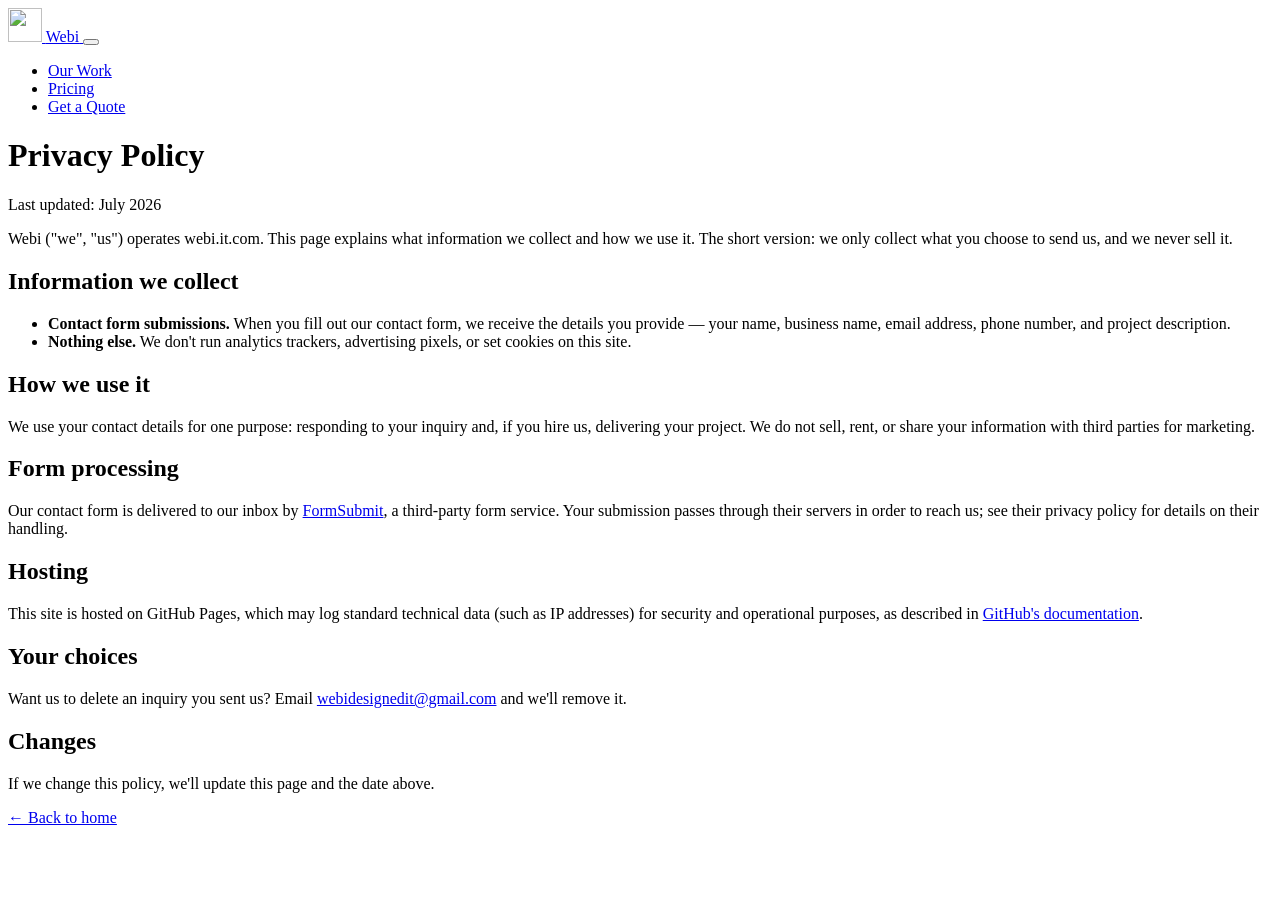
==== privacy.html @ 3736986f "Add Privacy Policy and Terms of Service pages Plain-English legal pages linked from the footer, repl" ====
<!DOCTYPE html>
<html lang="en">
<head>
<meta charset="UTF-8">
<meta name="viewport" content="width=device-width, initial-scale=1.0">
<title>Privacy Policy — Webi</title>
<meta name="description" content="How Webi handles the information you share with us through webi.it.com.">
<link rel="canonical" href="https://webi.it.com/privacy.html">
<meta property="og:type" content="website">
<meta property="og:site_name" content="Webi">
<meta property="og:title" content="Privacy Policy — Webi">
<meta property="og:description" content="How Webi handles the information you share with us through webi.it.com.">
<meta property="og:url" content="https://webi.it.com/privacy.html">
<meta property="og:image" content="https://webi.it.com/assets/og-image.png">
<meta name="robots" content="noindex">
<meta name="theme-color" content="#e5111b">
<link rel="icon" type="image/svg+xml" href="assets/favicon.svg">
<link rel="apple-touch-icon" href="assets/apple-touch-icon.png">
<link rel="preconnect" href="https://fonts.googleapis.com">
<link rel="preconnect" href="https://fonts.gstatic.com" crossorigin>
<link href="https://fonts.googleapis.com/css2?family=Plus+Jakarta+Sans:wght@400;500;600;700;800&display=swap" rel="stylesheet">
<link rel="stylesheet" href="css/style.css?v=2.0.0">
</head>
<body>
<div class="bg-blobs" aria-hidden="true">
  <div class="blob blob-1"></div><div class="blob blob-2"></div>
</div>
<nav aria-label="Main navigation">
  <a href="index.html" class="nav-logo-wrap" aria-label="Webi — home">
    <img src="assets/favicon.svg" alt="" class="nav-logo-icon" width="34" height="34">
    <span class="nav-logo-text">Webi</span>
  </a>
  <button class="nav-toggle" aria-expanded="false" aria-controls="nav-links" aria-label="Toggle menu">
    <span></span><span></span><span></span>
  </button>
  <ul class="nav-links" id="nav-links">
    <li><a href="index.html#work">Our Work</a></li>
    <li><a href="index.html#pricing">Pricing</a></li>
    <li><a href="index.html#contact" class="nav-cta">Get a Quote</a></li>
  </ul>
</nav>
<main class="legal-page">
  <h1>Privacy Policy</h1>
  <p class="legal-updated">Last updated: July 2026</p>

  <p>Webi ("we", "us") operates webi.it.com. This page explains what information we collect and how we use it. The short version: we only collect what you choose to send us, and we never sell it.</p>

  <h2>Information we collect</h2>
  <ul>
    <li><strong>Contact form submissions.</strong> When you fill out our contact form, we receive the details you provide — your name, business name, email address, phone number, and project description.</li>
    <li><strong>Nothing else.</strong> We don't run analytics trackers, advertising pixels, or set cookies on this site.</li>
  </ul>

  <h2>How we use it</h2>
  <p>We use your contact details for one purpose: responding to your inquiry and, if you hire us, delivering your project. We do not sell, rent, or share your information with third parties for marketing.</p>

  <h2>Form processing</h2>
  <p>Our contact form is delivered to our inbox by <a href="https://formsubmit.co" rel="noopener" target="_blank">FormSubmit</a>, a third-party form service. Your submission passes through their servers in order to reach us; see their privacy policy for details on their handling.</p>

  <h2>Hosting</h2>
  <p>This site is hosted on GitHub Pages, which may log standard technical data (such as IP addresses) for security and operational purposes, as described in <a href="https://docs.github.com/en/pages/getting-started-with-github-pages/about-github-pages#data-collection" rel="noopener" target="_blank">GitHub's documentation</a>.</p>

  <h2>Your choices</h2>
  <p>Want us to delete an inquiry you sent us? Email <a href="mailto:webidesignedit@gmail.com">webidesignedit@gmail.com</a> and we'll remove it.</p>

  <h2>Changes</h2>
  <p>If we change this policy, we'll update this page and the date above.</p>

  <a class="legal-back" href="index.html">← Back to home</a>
</main>
<script src="js/main.js?v=2.0.0" defer></script>
</body>
</html>
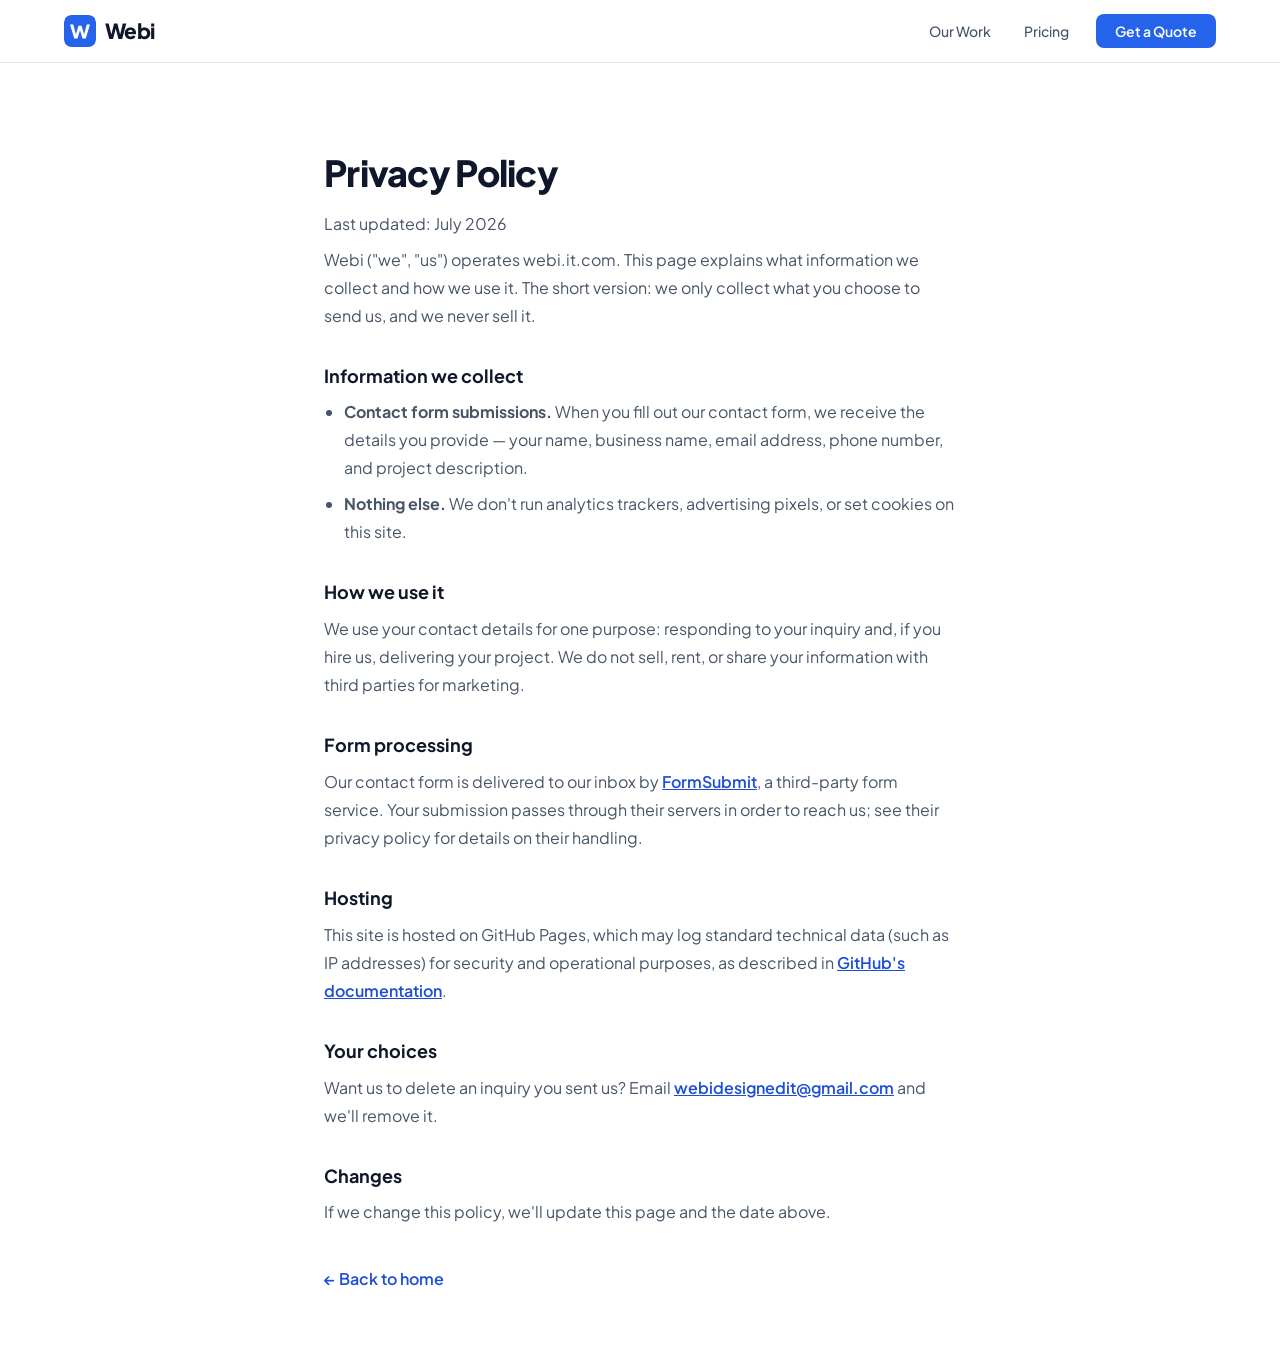
==== commit 4ece7ce5: "Reskin: clean minimal light theme with blue accent Replace the pastel glassmorphism look per owner f" ====
--- a/privacy.html
+++ b/privacy.html
@@ -13,18 +13,15 @@
 <meta property="og:url" content="https://webi.it.com/privacy.html">
 <meta property="og:image" content="https://webi.it.com/assets/og-image.png">
 <meta name="robots" content="noindex">
-<meta name="theme-color" content="#e5111b">
+<meta name="theme-color" content="#2563eb">
 <link rel="icon" type="image/svg+xml" href="assets/favicon.svg">
 <link rel="apple-touch-icon" href="assets/apple-touch-icon.png">
 <link rel="preconnect" href="https://fonts.googleapis.com">
 <link rel="preconnect" href="https://fonts.gstatic.com" crossorigin>
 <link href="https://fonts.googleapis.com/css2?family=Plus+Jakarta+Sans:wght@400;500;600;700;800&display=swap" rel="stylesheet">
-<link rel="stylesheet" href="css/style.css?v=2.0.0">
+<link rel="stylesheet" href="css/style.css?v=3.0.0">
 </head>
 <body>
-<div class="bg-blobs" aria-hidden="true">
-  <div class="blob blob-1"></div><div class="blob blob-2"></div>
-</div>
 <nav aria-label="Main navigation">
   <a href="index.html" class="nav-logo-wrap" aria-label="Webi — home">
     <img src="assets/favicon.svg" alt="" class="nav-logo-icon" width="34" height="34">
@@ -68,6 +65,6 @@
 
   <a class="legal-back" href="index.html">← Back to home</a>
 </main>
-<script src="js/main.js?v=2.0.0" defer></script>
+<script src="js/main.js?v=3.0.0" defer></script>
 </body>
 </html>
--- a/css/style.css
+++ b/css/style.css
@@ -0,0 +1,525 @@
+/* ==========================================================================
+   Webi — Design System & Site Styles
+   Clean, minimal, light. One accent color, generous whitespace.
+   ========================================================================== */
+
+:root {
+  /* Color palette */
+  --primary: #2563eb;
+  --primary-dark: #1d4ed8;
+  --primary-tint: #eff6ff;
+  --success: #059669;
+
+  --bg: #ffffff;
+  --bg-alt: #f8fafc;
+  --surface: #ffffff;
+  --border: #e2e8f0;
+  --ink: #0f172a;
+  --ink-soft: #475569;
+  --ink-muted: #64748b;
+
+  /* Type scale */
+  --text-xs: 0.75rem;
+  --text-sm: 0.875rem;
+  --text-base: 1rem;
+  --text-lg: 1.125rem;
+  --text-xl: clamp(1.25rem, 2vw, 1.5rem);
+  --text-2xl: clamp(1.75rem, 3vw, 2.25rem);
+  --text-3xl: clamp(2rem, 4vw, 2.9rem);
+  --text-hero: clamp(2.6rem, 6.5vw, 4.6rem);
+
+  /* Spacing scale */
+  --space-1: 0.25rem;
+  --space-2: 0.5rem;
+  --space-3: 1rem;
+  --space-4: 1.5rem;
+  --space-5: 2rem;
+  --space-6: 3rem;
+  --space-7: 4.5rem;
+  --space-8: 7rem;
+
+  /* Radii */
+  --radius-sm: 8px;
+  --radius: 12px;
+  --radius-lg: 16px;
+  --radius-pill: 100px;
+
+  /* Shadows — kept quiet on purpose */
+  --shadow-sm: 0 1px 2px rgba(15, 23, 42, 0.05);
+  --shadow-md: 0 4px 16px rgba(15, 23, 42, 0.07);
+  --shadow-lg: 0 12px 32px rgba(15, 23, 42, 0.1);
+
+  --font: 'Plus Jakarta Sans', system-ui, -apple-system, sans-serif;
+}
+
+*, *::before, *::after { box-sizing: border-box; margin: 0; padding: 0; }
+html { scroll-behavior: smooth; overflow-x: clip; }
+body {
+  background: var(--bg);
+  color: var(--ink);
+  font-family: var(--font);
+  font-weight: 400;
+  line-height: 1.6;
+  overflow-x: hidden;
+  min-height: 100vh;
+}
+img { max-width: 100%; display: block; }
+
+/* Skip link for keyboard users */
+.skip-link {
+  position: absolute; left: -9999px; top: 0; z-index: 999;
+  background: var(--ink); color: #fff; padding: 0.75rem 1.25rem;
+  border-radius: 0 0 var(--radius-sm) 0; text-decoration: none; font-weight: 600;
+}
+.skip-link:focus { left: 0; }
+
+.visually-hidden {
+  position: absolute; width: 1px; height: 1px; margin: -1px;
+  clip-path: inset(50%); overflow: hidden; white-space: nowrap;
+}
+
+:focus-visible { outline: 3px solid var(--primary); outline-offset: 2px; border-radius: 4px; }
+
+/* --------------------------------------------------------------------------
+   Navigation
+   -------------------------------------------------------------------------- */
+nav {
+  position: fixed; top: 0; left: 0; right: 0; z-index: 200;
+  display: flex; align-items: center; justify-content: space-between;
+  padding: 0.9rem 5%;
+  background: rgba(255, 255, 255, 0.92);
+  backdrop-filter: blur(12px);
+  -webkit-backdrop-filter: blur(12px);
+  border-bottom: 1px solid var(--border);
+}
+.nav-logo-wrap { display: flex; align-items: center; gap: 0.55rem; text-decoration: none; }
+.nav-logo-icon { width: 32px; height: 32px; flex-shrink: 0; border-radius: 7px; }
+.nav-logo-text { font-size: 1.3rem; font-weight: 800; letter-spacing: -0.03em; color: var(--ink); }
+.nav-links { display: flex; align-items: center; gap: 0.25rem; list-style: none; }
+.nav-links a {
+  color: var(--ink-soft); text-decoration: none; font-size: var(--text-sm); font-weight: 500;
+  padding: 0.45rem 0.9rem; border-radius: var(--radius-sm); transition: background 0.2s, color 0.2s;
+}
+.nav-links a:hover { background: var(--bg-alt); color: var(--ink); }
+.nav-cta {
+  background: var(--primary) !important; color: #fff !important;
+  padding: 0.5rem 1.2rem !important; border-radius: var(--radius-sm) !important;
+  font-weight: 600 !important; margin-left: 0.5rem;
+  transition: background 0.2s !important;
+}
+.nav-cta:hover { background: var(--primary-dark) !important; }
+
+.nav-toggle {
+  display: none; background: none; border: none; width: 40px; height: 40px;
+  border-radius: var(--radius-sm); cursor: pointer; flex-direction: column;
+  align-items: center; justify-content: center; gap: 5px;
+}
+.nav-toggle span { display: block; width: 20px; height: 2px; background: var(--ink); border-radius: 2px; transition: transform 0.25s, opacity 0.25s; }
+.nav-toggle[aria-expanded="true"] span:nth-child(1) { transform: translateY(7px) rotate(45deg); }
+.nav-toggle[aria-expanded="true"] span:nth-child(2) { opacity: 0; }
+.nav-toggle[aria-expanded="true"] span:nth-child(3) { transform: translateY(-7px) rotate(-45deg); }
+
+/* --------------------------------------------------------------------------
+   Layout & shared components
+   -------------------------------------------------------------------------- */
+.container { position: relative; z-index: 1; }
+section { padding: var(--space-8) 5%; position: relative; z-index: 1; max-width: 1200px; margin: 0 auto; }
+
+.section-head { text-align: center; margin-bottom: var(--space-6); }
+.section-tag {
+  display: inline-block; font-size: var(--text-xs); font-weight: 700;
+  letter-spacing: 0.12em; text-transform: uppercase; margin-bottom: var(--space-3);
+  color: var(--primary);
+}
+.section-title { font-size: var(--text-3xl); font-weight: 800; letter-spacing: -0.03em; line-height: 1.12; margin-bottom: var(--space-3); color: var(--ink); }
+.section-sub { color: var(--ink-soft); font-size: var(--text-base); max-width: 480px; line-height: 1.7; margin: 0 auto; }
+
+.glass-card {
+  background: var(--surface);
+  border: 1px solid var(--border);
+  box-shadow: var(--shadow-sm);
+  border-radius: var(--radius);
+}
+
+.btn-gradient, .btn-glass {
+  display: inline-block; padding: 0.85rem 2rem; border-radius: var(--radius-sm);
+  text-decoration: none; font-weight: 600; font-size: 0.95rem;
+  transition: background 0.2s, border-color 0.2s, transform 0.2s, box-shadow 0.2s;
+}
+.btn-gradient { background: var(--primary); color: #fff; }
+.btn-gradient:hover { background: var(--primary-dark); transform: translateY(-2px); box-shadow: var(--shadow-md); }
+.btn-glass { background: var(--surface); border: 1px solid var(--border); color: var(--ink); }
+.btn-glass:hover { border-color: #cbd5e1; background: var(--bg-alt); transform: translateY(-2px); }
+
+/* Scroll-in reveal */
+.reveal { opacity: 0; transform: translateY(24px); transition: opacity 0.6s ease, transform 0.6s ease; }
+.reveal.in-view { opacity: 1; transform: none; }
+.reveal-delay-1 { transition-delay: 0.1s; }
+.reveal-delay-2 { transition-delay: 0.2s; }
+.reveal-delay-3 { transition-delay: 0.3s; }
+
+/* --------------------------------------------------------------------------
+   Hero
+   -------------------------------------------------------------------------- */
+.hero {
+  display: flex; align-items: center; flex-direction: column;
+  justify-content: center; padding: 9.5rem 5% 5rem; text-align: center; max-width: 1200px;
+}
+.hero-eyebrow {
+  display: inline-flex; align-items: center; gap: 0.5rem; padding: 0.4rem 1rem;
+  border-radius: var(--radius-pill); margin-bottom: var(--space-5);
+  background: var(--primary-tint); border: 1px solid #dbeafe;
+  font-size: 0.78rem; font-weight: 600; color: var(--primary-dark);
+  letter-spacing: 0.05em; text-transform: uppercase;
+  animation: fadeUp 0.6s ease both;
+}
+.eyebrow-dot { width: 6px; height: 6px; border-radius: 50%; background: var(--primary); }
+.hero h1 { font-size: var(--text-hero); font-weight: 800; letter-spacing: -0.04em; line-height: 1.05; margin-bottom: var(--space-4); color: var(--ink); animation: fadeUp 0.6s 0.1s ease both; }
+.gradient-text { color: var(--primary); }
+.hero-sub {
+  font-size: var(--text-lg); color: var(--ink-soft); max-width: 560px;
+  margin: 0 auto var(--space-5); line-height: 1.7; animation: fadeUp 0.6s 0.2s ease both;
+}
+.hero-actions { display: flex; gap: var(--space-3); justify-content: center; flex-wrap: wrap; animation: fadeUp 0.6s 0.3s ease both; margin-bottom: var(--space-6); }
+
+/* Hero visual — layered browser mockups */
+.hero-visual { position: relative; width: min(860px, 100%); margin: 0 auto var(--space-6); animation: fadeUp 0.7s 0.4s ease both; }
+.browser-frame {
+  border-radius: var(--radius); overflow: hidden;
+  background: #fff; border: 1px solid var(--border);
+  box-shadow: var(--shadow-lg);
+}
+.browser-bar {
+  display: flex; align-items: center; gap: 0.5rem;
+  padding: 0.6rem 0.9rem; background: var(--bg-alt); border-bottom: 1px solid var(--border);
+}
+.browser-dots { display: flex; gap: 5px; }
+.browser-dots span { width: 9px; height: 9px; border-radius: 50%; background: #cbd5e1; }
+.browser-url {
+  flex: 1; max-width: 320px; margin: 0 auto; background: #fff; border-radius: 6px;
+  font-size: 0.7rem; color: var(--ink-muted); padding: 0.2rem 0.75rem; text-align: center;
+  border: 1px solid var(--border);
+}
+.browser-frame img { width: 100%; height: auto; aspect-ratio: 16 / 10; object-fit: cover; object-position: top; }
+.hero-frame-back { position: absolute; right: -4%; bottom: -10%; width: 46%; z-index: 2; }
+.hero-chip {
+  position: absolute; left: -1.5%; top: -16px; z-index: 3;
+  padding: 0.55rem 1.1rem; border-radius: var(--radius-pill);
+  background: var(--ink); color: #fff;
+  box-shadow: var(--shadow-md);
+  font-size: 0.8rem; font-weight: 600;
+}
+.hero-chip .chip-accent { color: #93c5fd; }
+
+.hero-stats { display: flex; gap: var(--space-3); justify-content: center; flex-wrap: wrap; animation: fadeUp 0.6s 0.5s ease both; }
+.stat-glass { padding: 1.25rem 2.25rem; border-radius: var(--radius); text-align: center; transition: transform 0.25s, box-shadow 0.25s; }
+.stat-glass:hover { transform: translateY(-3px); box-shadow: var(--shadow-md); }
+.stat-num { font-size: 2rem; font-weight: 800; letter-spacing: -0.03em; color: var(--ink); }
+.stat-label { font-size: var(--text-xs); font-weight: 600; color: var(--ink-muted); text-transform: uppercase; letter-spacing: 0.08em; margin-top: 0.2rem; }
+@keyframes fadeUp { from { opacity: 0; transform: translateY(24px); } to { opacity: 1; transform: translateY(0); } }
+
+/* --------------------------------------------------------------------------
+   Our Work
+   -------------------------------------------------------------------------- */
+#work { background: var(--bg-alt); max-width: none; }
+#work > * { max-width: 1100px; margin-left: auto; margin-right: auto; }
+#work .section-head { margin-bottom: var(--space-6); }
+.work-grid { display: grid; grid-template-columns: repeat(3, 1fr); gap: var(--space-4); }
+.work-card { overflow: hidden; display: flex; flex-direction: column; transition: transform 0.3s, box-shadow 0.3s; }
+.work-card:hover { transform: translateY(-4px); box-shadow: var(--shadow-md); }
+.work-thumb { position: relative; aspect-ratio: 16 / 10; overflow: hidden; background: var(--bg-alt); border-bottom: 1px solid var(--border); }
+.work-thumb img { width: 100%; height: 100%; object-fit: cover; object-position: top; transition: transform 0.5s ease; }
+.work-card:hover .work-thumb img { transform: scale(1.03); }
+.work-thumb-placeholder {
+  position: absolute; inset: 0; display: flex; flex-direction: column;
+  align-items: center; justify-content: center; gap: 0.5rem; text-align: center; padding: 1rem;
+  background: repeating-linear-gradient(45deg, transparent, transparent 12px, rgba(37, 99, 235, 0.03) 12px, rgba(37, 99, 235, 0.03) 24px), var(--bg-alt);
+  border: 2px dashed #cbd5e1;
+  color: var(--ink-muted); font-size: 0.8rem; font-weight: 600;
+}
+.work-thumb-placeholder .ph-icon { font-size: 1.75rem; }
+.work-body { padding: var(--space-4); display: flex; flex-direction: column; gap: 0.4rem; flex: 1; }
+.work-name { font-size: var(--text-lg); font-weight: 700; color: var(--ink); }
+.work-type { font-size: var(--text-xs); font-weight: 700; letter-spacing: 0.08em; text-transform: uppercase; color: var(--primary); }
+.work-desc { font-size: var(--text-sm); color: var(--ink-soft); line-height: 1.6; flex: 1; }
+.work-link {
+  display: inline-flex; align-items: center; gap: 0.35rem; margin-top: var(--space-2);
+  color: var(--primary); font-weight: 700; font-size: var(--text-sm); text-decoration: none;
+  transition: gap 0.2s;
+}
+.work-link:hover { gap: 0.6rem; }
+.work-link.disabled { color: var(--ink-muted); pointer-events: none; }
+
+/* --------------------------------------------------------------------------
+   About
+   -------------------------------------------------------------------------- */
+.about-grid { display: grid; grid-template-columns: 1fr 1fr; gap: var(--space-7); align-items: center; }
+.about-text .section-head-left { text-align: left; margin-bottom: var(--space-4); }
+.about-text p { color: var(--ink-soft); margin-bottom: 1.25rem; font-size: var(--text-base); line-height: 1.75; }
+.about-text p strong { color: var(--ink); font-weight: 600; }
+.about-cards { display: flex; flex-direction: column; gap: var(--space-3); }
+.about-card { padding: 1.75rem; display: flex; gap: 1.25rem; align-items: flex-start; transition: transform 0.3s, box-shadow 0.3s; }
+.about-card:hover { transform: translateY(-3px); box-shadow: var(--shadow-md); }
+.about-card-icon {
+  width: 44px; height: 44px; border-radius: var(--radius-sm); flex-shrink: 0;
+  display: flex; align-items: center; justify-content: center; font-size: 1.25rem;
+  background: var(--primary-tint);
+}
+.icon-red, .icon-teal, .icon-pink { background: var(--primary-tint); }
+.about-card h3 { font-size: var(--text-base); font-weight: 700; margin-bottom: 0.3rem; color: var(--ink); }
+.about-card p { color: var(--ink-soft); font-size: var(--text-sm); line-height: 1.6; }
+
+/* --------------------------------------------------------------------------
+   Process
+   -------------------------------------------------------------------------- */
+.process-steps { display: grid; grid-template-columns: repeat(4, 1fr); gap: var(--space-4); }
+.process-step { padding: 2rem 1.5rem; text-align: center; transition: transform 0.3s, box-shadow 0.3s; }
+.process-step:hover { transform: translateY(-4px); box-shadow: var(--shadow-md); }
+.process-num {
+  width: 48px; height: 48px; border-radius: 50%; background: var(--primary);
+  display: flex; align-items: center; justify-content: center; margin: 0 auto 1.25rem;
+  font-size: 1rem; font-weight: 800; color: #fff;
+}
+.process-step h3 { font-size: var(--text-base); font-weight: 700; margin-bottom: 0.5rem; }
+.process-step p { color: var(--ink-soft); font-size: var(--text-sm); line-height: 1.6; }
+
+/* --------------------------------------------------------------------------
+   Why Webi comparison table
+   -------------------------------------------------------------------------- */
+#why { background: var(--bg-alt); max-width: none; }
+#why > * { max-width: 1100px; margin-left: auto; margin-right: auto; }
+.why-table-wrap { overflow-x: auto; border-radius: var(--radius); }
+.why-table { width: 100%; border-collapse: collapse; min-width: 640px; }
+.why-table th { padding: 1.25rem 1.5rem; text-align: center; font-size: var(--text-sm); font-weight: 700; letter-spacing: 0.05em; text-transform: uppercase; background: var(--bg-alt); }
+.why-table th:first-child { text-align: left; }
+.why-table th.highlight { background: var(--primary-tint); color: var(--primary-dark); }
+.why-table td { padding: 1rem 1.5rem; font-size: var(--text-sm); text-align: center; color: var(--ink-soft); border-top: 1px solid var(--border); background: var(--surface); }
+.why-table td:first-child { text-align: left; font-weight: 500; color: var(--ink); }
+.why-table td.highlight { background: #f5f9ff; }
+.check-yes { color: var(--success); font-size: 1.1rem; font-weight: 700; }
+.check-no { color: #94a3b8; font-size: 1.1rem; }
+.check-maybe { color: #b45309; font-size: 1rem; }
+
+/* --------------------------------------------------------------------------
+   Pricing
+   -------------------------------------------------------------------------- */
+.pricing-grid { display: grid; grid-template-columns: repeat(3, 1fr); gap: var(--space-4); align-items: stretch; }
+.pricing-card { padding: 2.5rem; border-radius: var(--radius-lg); position: relative; display: flex; flex-direction: column; transition: transform 0.3s, box-shadow 0.3s; }
+.pricing-card:hover { transform: translateY(-4px); box-shadow: var(--shadow-md); }
+.pricing-card.featured {
+  border: 2px solid var(--primary);
+  box-shadow: var(--shadow-lg);
+  transform: scale(1.03);
+  z-index: 2;
+}
+.pricing-card.featured:hover { transform: scale(1.03) translateY(-4px); }
+.pricing-badge {
+  position: absolute; top: -14px; left: 50%; transform: translateX(-50%);
+  background: var(--primary); color: #fff; font-size: 0.68rem; font-weight: 700;
+  letter-spacing: 0.1em; text-transform: uppercase; padding: 0.35rem 1.1rem;
+  border-radius: var(--radius-pill); white-space: nowrap;
+}
+.pricing-name { font-size: 1.2rem; font-weight: 800; margin-bottom: 0.4rem; }
+.pricing-desc { color: var(--ink-soft); font-size: var(--text-sm); margin-bottom: var(--space-4); line-height: 1.5; }
+.pricing-price { font-size: 3.25rem; font-weight: 800; letter-spacing: -0.04em; line-height: 1; margin-bottom: 0.25rem; }
+.pricing-price sup { font-size: 1.4rem; vertical-align: top; margin-top: 0.6rem; display: inline-block; font-weight: 600; }
+.pricing-billing { color: var(--ink-muted); font-size: 0.8rem; margin-bottom: var(--space-5); }
+.pricing-features { list-style: none; margin-bottom: var(--space-5); flex: 1; }
+.pricing-features li { display: flex; align-items: center; gap: 0.75rem; color: var(--ink-soft); font-size: var(--text-sm); padding: 0.55rem 0; border-bottom: 1px solid var(--bg-alt); }
+.pricing-features li:last-child { border-bottom: none; }
+.pricing-features li .check {
+  width: 18px; height: 18px; border-radius: 50%; flex-shrink: 0; background: var(--primary-tint);
+  display: flex; align-items: center; justify-content: center; font-size: 0.6rem; color: var(--primary-dark); font-weight: 700;
+}
+.pricing-features li.dim { opacity: 0.45; }
+.pricing-features li.dim .check { background: var(--bg-alt); color: var(--ink-muted); }
+.pricing-btn {
+  display: block; text-align: center; padding: 0.9rem; border-radius: var(--radius-sm);
+  font-size: var(--text-sm); font-weight: 700; text-decoration: none;
+  transition: background 0.2s, transform 0.2s, box-shadow 0.2s; margin-top: auto;
+}
+.pricing-btn-outline { border: 1.5px solid var(--border); color: var(--ink); background: var(--surface); }
+.pricing-btn-outline:hover { transform: translateY(-2px); border-color: #cbd5e1; background: var(--bg-alt); }
+.pricing-btn-filled { background: var(--primary); color: #fff; border: none; }
+.pricing-btn-filled:hover { transform: translateY(-2px); background: var(--primary-dark); box-shadow: var(--shadow-md); }
+
+/* --------------------------------------------------------------------------
+   Testimonials
+   -------------------------------------------------------------------------- */
+#testimonials { background: var(--bg-alt); max-width: none; }
+#testimonials > * { max-width: 1100px; margin-left: auto; margin-right: auto; }
+.testimonials-grid { display: grid; grid-template-columns: repeat(3, 1fr); gap: var(--space-4); }
+.testimonial-card { padding: 2rem; position: relative; overflow: hidden; transition: transform 0.3s, box-shadow 0.3s; }
+.testimonial-card:hover { transform: translateY(-4px); box-shadow: var(--shadow-md); }
+.stars { font-size: 0.9rem; letter-spacing: 0.1em; margin-bottom: 0.75rem; }
+.star { color: #f59e0b; }
+.testimonial-text { color: var(--ink-soft); font-size: var(--text-sm); line-height: 1.7; margin-bottom: var(--space-4); }
+.testimonial-author { display: flex; align-items: center; gap: 0.75rem; }
+.t-avatar {
+  width: 44px; height: 44px; border-radius: 50%; flex-shrink: 0; display: flex;
+  align-items: center; justify-content: center; font-size: 1rem; font-weight: 800; color: #fff;
+}
+.av-1 { background: #2563eb; }
+.av-2 { background: #0f766e; }
+.av-3 { background: #7c3aed; }
+.t-name { font-weight: 700; font-size: var(--text-sm); }
+.t-role { color: var(--ink-muted); font-size: 0.78rem; }
+
+/* --------------------------------------------------------------------------
+   FAQ
+   -------------------------------------------------------------------------- */
+.faq-grid { display: grid; grid-template-columns: 1fr 1fr; gap: var(--space-3); max-width: 900px; margin: 0 auto; }
+.faq-item { border-radius: var(--radius); overflow: hidden; transition: box-shadow 0.2s; align-self: start; }
+.faq-item:hover { box-shadow: var(--shadow-md); }
+.faq-q {
+  width: 100%; text-align: left; padding: 1.25rem 1.5rem; background: transparent; border: none;
+  cursor: pointer; font-family: var(--font); font-size: 0.95rem; font-weight: 600; color: var(--ink);
+  display: flex; align-items: center; justify-content: space-between; gap: 1rem;
+}
+.faq-q:hover { color: var(--primary); }
+.faq-icon { font-size: 1.2rem; color: var(--primary); transition: transform 0.3s; flex-shrink: 0; }
+.faq-item.open .faq-icon { transform: rotate(45deg); }
+.faq-a { max-height: 0; overflow: hidden; transition: max-height 0.4s ease, padding 0.3s; padding: 0 1.5rem; color: var(--ink-soft); font-size: var(--text-sm); line-height: 1.7; }
+.faq-item.open .faq-a { max-height: 240px; padding: 0 1.5rem 1.25rem; }
+
+/* --------------------------------------------------------------------------
+   Contact
+   -------------------------------------------------------------------------- */
+.contact-grid { display: grid; grid-template-columns: 1fr 1.3fr; gap: var(--space-7); align-items: start; }
+.contact-info .section-head-left { text-align: left; margin-bottom: var(--space-4); }
+.contact-info > p { color: var(--ink-soft); margin-bottom: var(--space-5); line-height: 1.75; }
+.contact-detail {
+  display: flex; align-items: center; gap: 0.85rem; margin-bottom: 0.85rem;
+  color: var(--ink-soft); font-size: var(--text-sm); transition: background 0.2s, color 0.2s;
+  padding: 0.6rem 0.85rem; border-radius: var(--radius-sm); text-decoration: none;
+}
+.contact-detail:hover { background: var(--bg-alt); color: var(--ink); }
+.contact-detail-icon {
+  width: 34px; height: 34px; border-radius: var(--radius-sm); flex-shrink: 0; display: flex;
+  align-items: center; justify-content: center; font-size: 0.9rem;
+  background: var(--primary-tint);
+}
+.form-glass-wrap { padding: 2.5rem; border-radius: var(--radius-lg); }
+.form { display: flex; flex-direction: column; gap: var(--space-3); }
+.form-row { display: grid; grid-template-columns: 1fr 1fr; gap: var(--space-3); }
+.form-group { display: flex; flex-direction: column; gap: 0.4rem; }
+.form-group label { font-size: var(--text-xs); font-weight: 600; color: var(--ink-soft); letter-spacing: 0.05em; text-transform: uppercase; }
+.form-group input, .form-group select, .form-group textarea {
+  background: var(--surface); border: 1.5px solid var(--border);
+  border-radius: var(--radius-sm); padding: 0.8rem 1rem; color: var(--ink);
+  font-family: var(--font); font-size: var(--text-sm); outline: none;
+  transition: border-color 0.2s, box-shadow 0.2s; -webkit-appearance: none; width: 100%;
+}
+.form-group input:focus, .form-group select:focus, .form-group textarea:focus {
+  border-color: var(--primary); box-shadow: 0 0 0 3px rgba(37, 99, 235, 0.12);
+}
+.form-group input::placeholder, .form-group textarea::placeholder { color: #94a3b8; }
+.form-group input.invalid, .form-group select.invalid, .form-group textarea.invalid { border-color: #dc2626; }
+.form-error { font-size: var(--text-xs); color: #dc2626; font-weight: 600; display: none; }
+.form-group.has-error .form-error { display: block; }
+.form-group textarea { resize: vertical; min-height: 110px; }
+/* Honeypot — hidden from humans, present for bots */
+.hp-field { position: absolute; left: -9999px; opacity: 0; height: 0; overflow: hidden; }
+.form-submit {
+  background: var(--primary); color: #fff; border: none; padding: 1rem 2rem;
+  border-radius: var(--radius-sm); font-family: var(--font); font-size: var(--text-sm);
+  font-weight: 700; cursor: pointer;
+  transition: background 0.2s, transform 0.2s, box-shadow 0.2s, opacity 0.2s;
+}
+.form-submit:hover { background: var(--primary-dark); transform: translateY(-2px); box-shadow: var(--shadow-md); }
+.form-submit:disabled { opacity: 0.6; cursor: wait; transform: none; }
+.form-status { display: none; padding: 1rem 1.25rem; border-radius: var(--radius-sm); font-size: var(--text-sm); font-weight: 600; }
+.form-status.success { display: block; background: #ecfdf5; color: #065f46; border: 1px solid #a7f3d0; }
+.form-status.error { display: block; background: #fef2f2; color: #991b1b; border: 1px solid #fecaca; }
+
+/* --------------------------------------------------------------------------
+   Footer
+   -------------------------------------------------------------------------- */
+footer {
+  position: relative; z-index: 1; background: var(--bg-alt);
+  border-top: 1px solid var(--border);
+  padding: var(--space-7) 5% var(--space-5);
+}
+.footer-inner { max-width: 1200px; margin: 0 auto; }
+.footer-grid { display: grid; grid-template-columns: 1.5fr 1fr 1fr 1fr; gap: var(--space-6); margin-bottom: var(--space-6); }
+.footer-brand p { color: var(--ink-soft); font-size: var(--text-sm); line-height: 1.7; margin-top: 0.75rem; max-width: 240px; }
+.footer-logo-wrap { display: flex; align-items: center; gap: 0.5rem; text-decoration: none; margin-bottom: 0.5rem; }
+.footer-logo-icon { width: 26px; height: 26px; flex-shrink: 0; border-radius: 6px; }
+.footer-logo-text { font-size: 1.1rem; font-weight: 800; color: var(--ink); }
+.footer-col h4 { font-size: 0.8rem; font-weight: 700; letter-spacing: 0.1em; text-transform: uppercase; color: var(--ink); margin-bottom: var(--space-3); }
+.footer-col a { display: block; color: var(--ink-soft); text-decoration: none; font-size: var(--text-sm); margin-bottom: 0.6rem; transition: color 0.2s; }
+.footer-col a:hover { color: var(--primary); }
+.footer-bottom { display: flex; align-items: center; justify-content: space-between; flex-wrap: wrap; gap: var(--space-3); padding-top: var(--space-5); border-top: 1px solid var(--border); }
+.footer-bottom p { color: var(--ink-muted); font-size: 0.8rem; }
+.footer-bottom-links { display: flex; gap: var(--space-4); }
+.footer-bottom-links a { color: var(--ink-muted); text-decoration: none; font-size: 0.8rem; transition: color 0.2s; }
+.footer-bottom-links a:hover { color: var(--primary); }
+
+/* --------------------------------------------------------------------------
+   Legal pages (privacy.html / terms.html)
+   -------------------------------------------------------------------------- */
+.legal-page { max-width: 760px; margin: 0 auto; padding: 9rem 5% 5rem; position: relative; z-index: 1; }
+.legal-page h1 { font-size: var(--text-2xl); font-weight: 800; letter-spacing: -0.02em; margin-bottom: var(--space-2); }
+.legal-updated { color: var(--ink-muted); font-size: var(--text-sm); margin-bottom: var(--space-5); }
+.legal-page h2 { font-size: var(--text-lg); font-weight: 700; margin: var(--space-5) 0 var(--space-2); }
+.legal-page p, .legal-page li { color: var(--ink-soft); font-size: var(--text-base); line-height: 1.75; margin-bottom: var(--space-2); }
+.legal-page ul { padding-left: 1.25rem; }
+.legal-page a { color: var(--primary-dark); font-weight: 600; }
+.legal-back { display: inline-block; margin-top: var(--space-5); text-decoration: none; font-weight: 700; color: var(--primary); }
+
+/* --------------------------------------------------------------------------
+   Responsive
+   -------------------------------------------------------------------------- */
+@media (max-width: 900px) {
+  .work-grid, .testimonials-grid { grid-template-columns: 1fr 1fr; }
+  .pricing-grid { grid-template-columns: 1fr; max-width: 480px; margin: 0 auto; }
+  .pricing-card.featured { transform: none; order: -1; }
+  .pricing-card.featured:hover { transform: translateY(-4px); }
+}
+
+@media (max-width: 768px) {
+  nav { padding: 0.7rem 5%; }
+  .nav-toggle { display: flex; }
+  .nav-links {
+    position: absolute; top: calc(100% + 1px); left: 0; right: 0;
+    flex-direction: column; align-items: stretch; gap: 0.25rem;
+    background: #fff; border-bottom: 1px solid var(--border);
+    box-shadow: var(--shadow-lg); padding: 0.75rem 5% 1rem;
+    opacity: 0; visibility: hidden; transform: translateY(-8px);
+    transition: opacity 0.25s, transform 0.25s, visibility 0.25s;
+  }
+  .nav-links.open { opacity: 1; visibility: visible; transform: none; }
+  .nav-links a { display: block; text-align: center; padding: 0.75rem; }
+  .nav-cta { margin: 0.25rem 0 0; }
+
+  section { padding: var(--space-7) 5%; }
+  .hero { padding: 7rem 5% 4rem; }
+  .hero-sub { font-size: var(--text-base); }
+  .hero-frame-back { display: none; }
+  .hero-chip { position: static; display: inline-block; margin-bottom: 0.75rem; font-size: 0.72rem; }
+  .stat-glass { padding: 1rem 1.35rem; flex: 1; min-width: 100px; }
+  .stat-num { font-size: 1.5rem; }
+
+  .work-grid, .testimonials-grid, .faq-grid { grid-template-columns: 1fr; }
+  .about-grid, .contact-grid { grid-template-columns: 1fr; gap: var(--space-6); }
+  .process-steps { grid-template-columns: 1fr 1fr; gap: var(--space-3); }
+  .form-row { grid-template-columns: 1fr; }
+  .form-glass-wrap { padding: 1.5rem; }
+  .footer-grid { grid-template-columns: 1fr 1fr; gap: var(--space-5); }
+  .footer-bottom { justify-content: center; text-align: center; }
+}
+
+@media (max-width: 480px) {
+  .process-steps { grid-template-columns: 1fr; }
+  .hero-actions { flex-direction: column; align-items: stretch; }
+  .hero-actions a { text-align: center; }
+}
+
+/* --------------------------------------------------------------------------
+   Reduced motion
+   -------------------------------------------------------------------------- */
+@media (prefers-reduced-motion: reduce) {
+  html { scroll-behavior: auto; }
+  *, *::before, *::after { animation-duration: 0.01ms !important; animation-iteration-count: 1 !important; transition-duration: 0.01ms !important; }
+  .reveal { opacity: 1; transform: none; }
+}
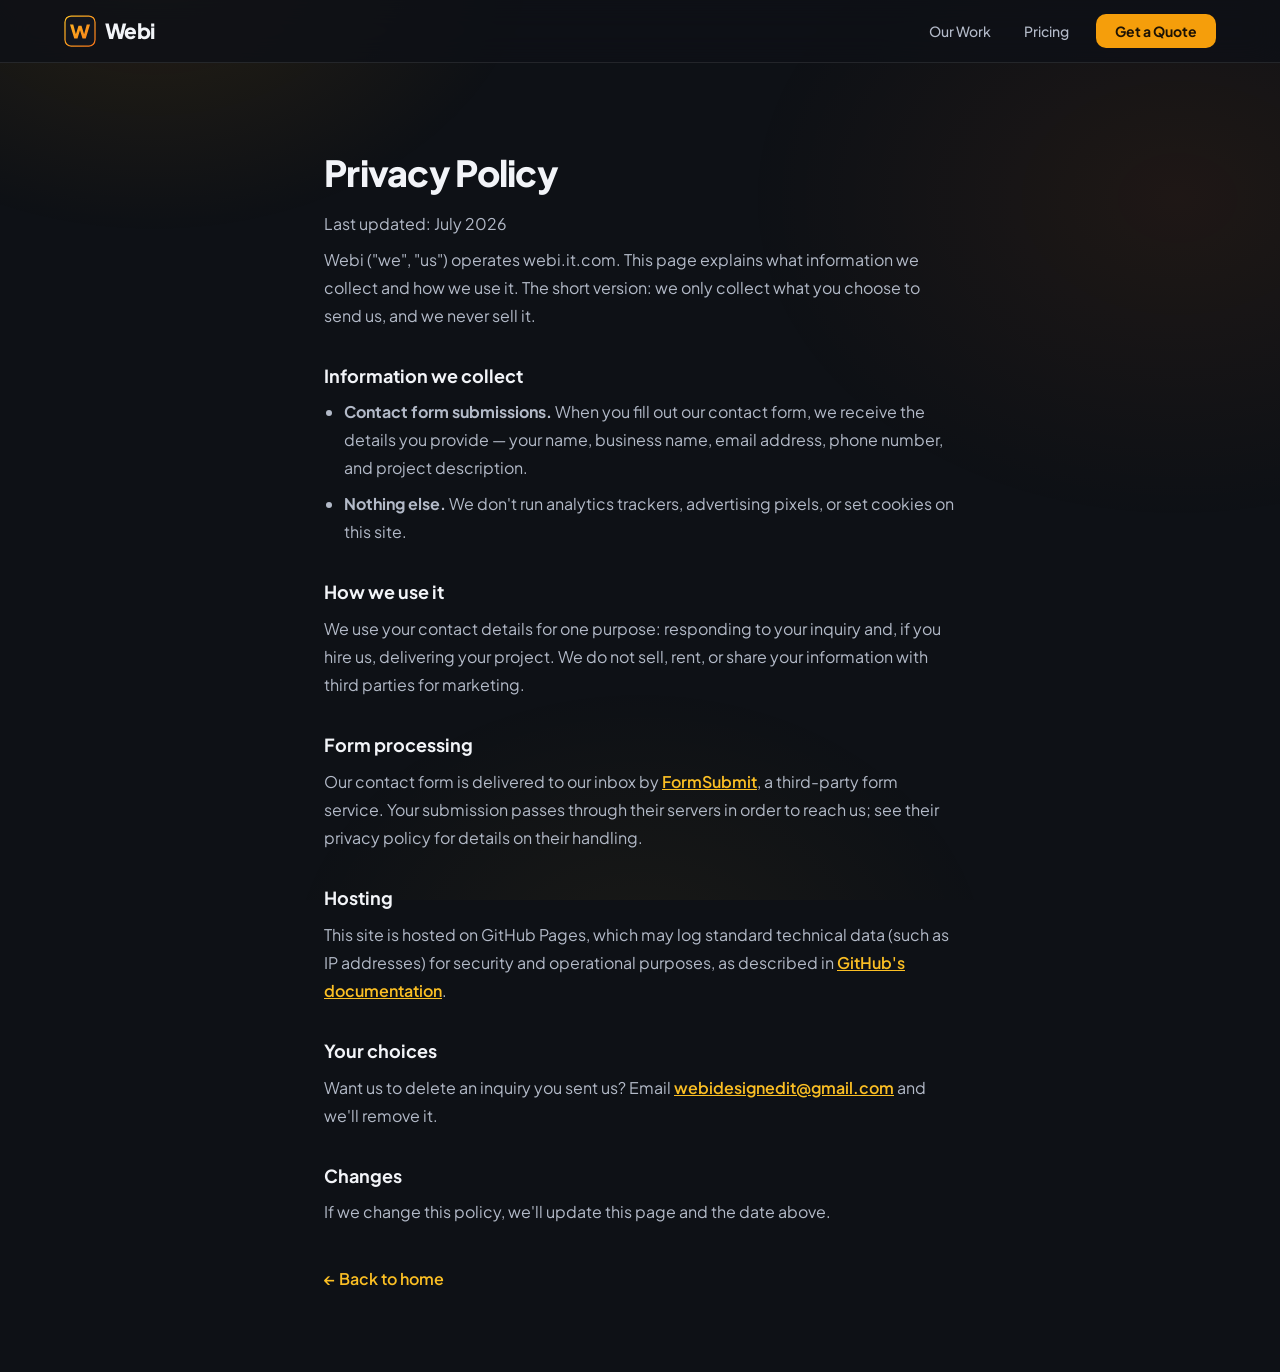
==== commit 129e1cf0: "Reskin: dark premium theme with amber accent Per owner feedback the flat light theme read as bland: " ====
--- a/privacy.html
+++ b/privacy.html
@@ -13,13 +13,13 @@
 <meta property="og:url" content="https://webi.it.com/privacy.html">
 <meta property="og:image" content="https://webi.it.com/assets/og-image.png">
 <meta name="robots" content="noindex">
-<meta name="theme-color" content="#2563eb">
+<meta name="theme-color" content="#0e1116">
 <link rel="icon" type="image/svg+xml" href="assets/favicon.svg">
 <link rel="apple-touch-icon" href="assets/apple-touch-icon.png">
 <link rel="preconnect" href="https://fonts.googleapis.com">
 <link rel="preconnect" href="https://fonts.gstatic.com" crossorigin>
 <link href="https://fonts.googleapis.com/css2?family=Plus+Jakarta+Sans:wght@400;500;600;700;800&display=swap" rel="stylesheet">
-<link rel="stylesheet" href="css/style.css?v=3.0.0">
+<link rel="stylesheet" href="css/style.css?v=4.0.0">
 </head>
 <body>
 <nav aria-label="Main navigation">
@@ -65,6 +65,6 @@
 
   <a class="legal-back" href="index.html">← Back to home</a>
 </main>
-<script src="js/main.js?v=3.0.0" defer></script>
+<script src="js/main.js?v=4.0.0" defer></script>
 </body>
 </html>
--- a/css/style.css
+++ b/css/style.css
@@ -1,22 +1,29 @@
 /* ==========================================================================
    Webi — Design System & Site Styles
-   Clean, minimal, light. One accent color, generous whitespace.
+   Dark, warm, premium. Deep charcoal-navy base with an amber accent.
    ========================================================================== */
 
 :root {
   /* Color palette */
-  --primary: #2563eb;
-  --primary-dark: #1d4ed8;
-  --primary-tint: #eff6ff;
-  --success: #059669;
-
-  --bg: #ffffff;
-  --bg-alt: #f8fafc;
-  --surface: #ffffff;
-  --border: #e2e8f0;
-  --ink: #0f172a;
-  --ink-soft: #475569;
-  --ink-muted: #64748b;
+  --primary: #f59e0b;
+  --primary-bright: #fbbf24;
+  --primary-deep: #f97316;
+  --on-primary: #1c1204;
+  --primary-tint: rgba(245, 158, 11, 0.12);
+  --primary-line: rgba(245, 158, 11, 0.3);
+  --success: #34d399;
+
+  --bg: #0e1116;
+  --bg-alt: #12151d;
+  --surface: #161a23;
+  --surface-2: #1b202b;
+  --border: rgba(255, 255, 255, 0.09);
+  --border-strong: rgba(255, 255, 255, 0.16);
+  --ink: #f2f4f8;
+  --ink-soft: #b3bac8;
+  --ink-muted: #8b93a5;
+
+  --grad-brand: linear-gradient(135deg, #fbbf24, #f97316);
 
   /* Type scale */
   --text-xs: 0.75rem;
@@ -26,7 +33,7 @@
   --text-xl: clamp(1.25rem, 2vw, 1.5rem);
   --text-2xl: clamp(1.75rem, 3vw, 2.25rem);
   --text-3xl: clamp(2rem, 4vw, 2.9rem);
-  --text-hero: clamp(2.6rem, 6.5vw, 4.6rem);
+  --text-hero: clamp(2.6rem, 6.5vw, 4.8rem);
 
   /* Spacing scale */
   --space-1: 0.25rem;
@@ -39,21 +46,22 @@
   --space-8: 7rem;
 
   /* Radii */
-  --radius-sm: 8px;
-  --radius: 12px;
-  --radius-lg: 16px;
+  --radius-sm: 10px;
+  --radius: 14px;
+  --radius-lg: 18px;
   --radius-pill: 100px;
 
-  /* Shadows — kept quiet on purpose */
-  --shadow-sm: 0 1px 2px rgba(15, 23, 42, 0.05);
-  --shadow-md: 0 4px 16px rgba(15, 23, 42, 0.07);
-  --shadow-lg: 0 12px 32px rgba(15, 23, 42, 0.1);
+  /* Shadows */
+  --shadow-sm: 0 1px 2px rgba(0, 0, 0, 0.3);
+  --shadow-md: 0 6px 20px rgba(0, 0, 0, 0.35);
+  --shadow-lg: 0 18px 48px rgba(0, 0, 0, 0.5);
+  --shadow-brand: 0 8px 24px rgba(245, 158, 11, 0.25);
 
   --font: 'Plus Jakarta Sans', system-ui, -apple-system, sans-serif;
 }
 
 *, *::before, *::after { box-sizing: border-box; margin: 0; padding: 0; }
-html { scroll-behavior: smooth; overflow-x: clip; }
+html { scroll-behavior: smooth; overflow-x: clip; color-scheme: dark; }
 body {
   background: var(--bg);
   color: var(--ink);
@@ -64,12 +72,23 @@
   min-height: 100vh;
 }
 img { max-width: 100%; display: block; }
+::selection { background: rgba(245, 158, 11, 0.35); }
+
+/* Ambient glows — subtle depth behind everything */
+body::before {
+  content: '';
+  position: fixed; inset: 0; z-index: 0; pointer-events: none;
+  background:
+    radial-gradient(ellipse 640px 480px at 12% -6%, rgba(245, 158, 11, 0.11), transparent 60%),
+    radial-gradient(ellipse 720px 540px at 92% 22%, rgba(249, 115, 22, 0.07), transparent 60%),
+    radial-gradient(ellipse 600px 480px at 50% 108%, rgba(251, 191, 36, 0.05), transparent 60%);
+}
 
 /* Skip link for keyboard users */
 .skip-link {
   position: absolute; left: -9999px; top: 0; z-index: 999;
-  background: var(--ink); color: #fff; padding: 0.75rem 1.25rem;
-  border-radius: 0 0 var(--radius-sm) 0; text-decoration: none; font-weight: 600;
+  background: var(--primary); color: var(--on-primary); padding: 0.75rem 1.25rem;
+  border-radius: 0 0 var(--radius-sm) 0; text-decoration: none; font-weight: 700;
 }
 .skip-link:focus { left: 0; }
 
@@ -87,9 +106,9 @@
   position: fixed; top: 0; left: 0; right: 0; z-index: 200;
   display: flex; align-items: center; justify-content: space-between;
   padding: 0.9rem 5%;
-  background: rgba(255, 255, 255, 0.92);
-  backdrop-filter: blur(12px);
-  -webkit-backdrop-filter: blur(12px);
+  background: rgba(14, 17, 22, 0.82);
+  backdrop-filter: blur(14px);
+  -webkit-backdrop-filter: blur(14px);
   border-bottom: 1px solid var(--border);
 }
 .nav-logo-wrap { display: flex; align-items: center; gap: 0.55rem; text-decoration: none; }
@@ -100,14 +119,14 @@
   color: var(--ink-soft); text-decoration: none; font-size: var(--text-sm); font-weight: 500;
   padding: 0.45rem 0.9rem; border-radius: var(--radius-sm); transition: background 0.2s, color 0.2s;
 }
-.nav-links a:hover { background: var(--bg-alt); color: var(--ink); }
+.nav-links a:hover { background: rgba(255, 255, 255, 0.06); color: var(--ink); }
 .nav-cta {
-  background: var(--primary) !important; color: #fff !important;
+  background: var(--primary) !important; color: var(--on-primary) !important;
   padding: 0.5rem 1.2rem !important; border-radius: var(--radius-sm) !important;
-  font-weight: 600 !important; margin-left: 0.5rem;
-  transition: background 0.2s !important;
-}
-.nav-cta:hover { background: var(--primary-dark) !important; }
+  font-weight: 700 !important; margin-left: 0.5rem;
+  transition: background 0.2s, box-shadow 0.2s !important;
+}
+.nav-cta:hover { background: var(--primary-bright) !important; box-shadow: var(--shadow-brand); }
 
 .nav-toggle {
   display: none; background: none; border: none; width: 40px; height: 40px;
@@ -128,8 +147,8 @@
 .section-head { text-align: center; margin-bottom: var(--space-6); }
 .section-tag {
   display: inline-block; font-size: var(--text-xs); font-weight: 700;
-  letter-spacing: 0.12em; text-transform: uppercase; margin-bottom: var(--space-3);
-  color: var(--primary);
+  letter-spacing: 0.14em; text-transform: uppercase; margin-bottom: var(--space-3);
+  color: var(--primary-bright);
 }
 .section-title { font-size: var(--text-3xl); font-weight: 800; letter-spacing: -0.03em; line-height: 1.12; margin-bottom: var(--space-3); color: var(--ink); }
 .section-sub { color: var(--ink-soft); font-size: var(--text-base); max-width: 480px; line-height: 1.7; margin: 0 auto; }
@@ -143,13 +162,13 @@
 
 .btn-gradient, .btn-glass {
   display: inline-block; padding: 0.85rem 2rem; border-radius: var(--radius-sm);
-  text-decoration: none; font-weight: 600; font-size: 0.95rem;
+  text-decoration: none; font-weight: 700; font-size: 0.95rem;
   transition: background 0.2s, border-color 0.2s, transform 0.2s, box-shadow 0.2s;
 }
-.btn-gradient { background: var(--primary); color: #fff; }
-.btn-gradient:hover { background: var(--primary-dark); transform: translateY(-2px); box-shadow: var(--shadow-md); }
-.btn-glass { background: var(--surface); border: 1px solid var(--border); color: var(--ink); }
-.btn-glass:hover { border-color: #cbd5e1; background: var(--bg-alt); transform: translateY(-2px); }
+.btn-gradient { background: var(--primary); color: var(--on-primary); box-shadow: var(--shadow-brand); }
+.btn-gradient:hover { background: var(--primary-bright); transform: translateY(-2px); box-shadow: 0 12px 32px rgba(245, 158, 11, 0.35); }
+.btn-glass { background: transparent; border: 1px solid var(--border-strong); color: var(--ink); }
+.btn-glass:hover { border-color: rgba(255, 255, 255, 0.3); background: rgba(255, 255, 255, 0.05); transform: translateY(-2px); }
 
 /* Scroll-in reveal */
 .reveal { opacity: 0; transform: translateY(24px); transition: opacity 0.6s ease, transform 0.6s ease; }
@@ -168,14 +187,18 @@
 .hero-eyebrow {
   display: inline-flex; align-items: center; gap: 0.5rem; padding: 0.4rem 1rem;
   border-radius: var(--radius-pill); margin-bottom: var(--space-5);
-  background: var(--primary-tint); border: 1px solid #dbeafe;
-  font-size: 0.78rem; font-weight: 600; color: var(--primary-dark);
+  background: var(--primary-tint); border: 1px solid var(--primary-line);
+  font-size: 0.78rem; font-weight: 600; color: var(--primary-bright);
   letter-spacing: 0.05em; text-transform: uppercase;
   animation: fadeUp 0.6s ease both;
 }
 .eyebrow-dot { width: 6px; height: 6px; border-radius: 50%; background: var(--primary); }
 .hero h1 { font-size: var(--text-hero); font-weight: 800; letter-spacing: -0.04em; line-height: 1.05; margin-bottom: var(--space-4); color: var(--ink); animation: fadeUp 0.6s 0.1s ease both; }
-.gradient-text { color: var(--primary); }
+.gradient-text {
+  background: var(--grad-brand);
+  -webkit-background-clip: text; background-clip: text;
+  -webkit-text-fill-color: transparent; color: transparent;
+}
 .hero-sub {
   font-size: var(--text-lg); color: var(--ink-soft); max-width: 560px;
   margin: 0 auto var(--space-5); line-height: 1.7; animation: fadeUp 0.6s 0.2s ease both;
@@ -186,17 +209,21 @@
 .hero-visual { position: relative; width: min(860px, 100%); margin: 0 auto var(--space-6); animation: fadeUp 0.7s 0.4s ease both; }
 .browser-frame {
   border-radius: var(--radius); overflow: hidden;
-  background: #fff; border: 1px solid var(--border);
+  background: var(--surface); border: 1px solid var(--border-strong);
   box-shadow: var(--shadow-lg);
 }
+.hero-visual > .browser-frame { box-shadow: var(--shadow-lg), 0 0 80px rgba(245, 158, 11, 0.08); }
 .browser-bar {
   display: flex; align-items: center; gap: 0.5rem;
-  padding: 0.6rem 0.9rem; background: var(--bg-alt); border-bottom: 1px solid var(--border);
+  padding: 0.6rem 0.9rem; background: var(--surface-2); border-bottom: 1px solid var(--border);
 }
 .browser-dots { display: flex; gap: 5px; }
-.browser-dots span { width: 9px; height: 9px; border-radius: 50%; background: #cbd5e1; }
+.browser-dots span { width: 9px; height: 9px; border-radius: 50%; }
+.browser-dots span:nth-child(1) { background: #fc5f57; }
+.browser-dots span:nth-child(2) { background: #febc2e; }
+.browser-dots span:nth-child(3) { background: #29c740; }
 .browser-url {
-  flex: 1; max-width: 320px; margin: 0 auto; background: #fff; border-radius: 6px;
+  flex: 1; max-width: 320px; margin: 0 auto; background: var(--bg); border-radius: 6px;
   font-size: 0.7rem; color: var(--ink-muted); padding: 0.2rem 0.75rem; text-align: center;
   border: 1px solid var(--border);
 }
@@ -205,46 +232,50 @@
 .hero-chip {
   position: absolute; left: -1.5%; top: -16px; z-index: 3;
   padding: 0.55rem 1.1rem; border-radius: var(--radius-pill);
-  background: var(--ink); color: #fff;
-  box-shadow: var(--shadow-md);
-  font-size: 0.8rem; font-weight: 600;
-}
-.hero-chip .chip-accent { color: #93c5fd; }
+  background: var(--primary); color: var(--on-primary);
+  box-shadow: var(--shadow-brand);
+  font-size: 0.8rem; font-weight: 700;
+}
+.hero-chip .chip-accent { color: #7c2d12; }
 
 .hero-stats { display: flex; gap: var(--space-3); justify-content: center; flex-wrap: wrap; animation: fadeUp 0.6s 0.5s ease both; }
-.stat-glass { padding: 1.25rem 2.25rem; border-radius: var(--radius); text-align: center; transition: transform 0.25s, box-shadow 0.25s; }
-.stat-glass:hover { transform: translateY(-3px); box-shadow: var(--shadow-md); }
-.stat-num { font-size: 2rem; font-weight: 800; letter-spacing: -0.03em; color: var(--ink); }
+.stat-glass { padding: 1.25rem 2.25rem; border-radius: var(--radius); text-align: center; transition: transform 0.25s, border-color 0.25s; }
+.stat-glass:hover { transform: translateY(-3px); border-color: var(--primary-line); }
+.stat-num {
+  font-size: 2rem; font-weight: 800; letter-spacing: -0.03em;
+  background: var(--grad-brand);
+  -webkit-background-clip: text; background-clip: text;
+  -webkit-text-fill-color: transparent; color: transparent;
+}
 .stat-label { font-size: var(--text-xs); font-weight: 600; color: var(--ink-muted); text-transform: uppercase; letter-spacing: 0.08em; margin-top: 0.2rem; }
 @keyframes fadeUp { from { opacity: 0; transform: translateY(24px); } to { opacity: 1; transform: translateY(0); } }
 
 /* --------------------------------------------------------------------------
    Our Work
    -------------------------------------------------------------------------- */
-#work { background: var(--bg-alt); max-width: none; }
+#work { background: var(--bg-alt); max-width: none; border-top: 1px solid var(--border); border-bottom: 1px solid var(--border); }
 #work > * { max-width: 1100px; margin-left: auto; margin-right: auto; }
-#work .section-head { margin-bottom: var(--space-6); }
 .work-grid { display: grid; grid-template-columns: repeat(3, 1fr); gap: var(--space-4); }
-.work-card { overflow: hidden; display: flex; flex-direction: column; transition: transform 0.3s, box-shadow 0.3s; }
-.work-card:hover { transform: translateY(-4px); box-shadow: var(--shadow-md); }
-.work-thumb { position: relative; aspect-ratio: 16 / 10; overflow: hidden; background: var(--bg-alt); border-bottom: 1px solid var(--border); }
+.work-card { overflow: hidden; display: flex; flex-direction: column; transition: transform 0.3s, border-color 0.3s, box-shadow 0.3s; }
+.work-card:hover { transform: translateY(-4px); border-color: var(--primary-line); box-shadow: var(--shadow-md); }
+.work-thumb { position: relative; aspect-ratio: 16 / 10; overflow: hidden; background: var(--surface-2); border-bottom: 1px solid var(--border); }
 .work-thumb img { width: 100%; height: 100%; object-fit: cover; object-position: top; transition: transform 0.5s ease; }
 .work-card:hover .work-thumb img { transform: scale(1.03); }
 .work-thumb-placeholder {
   position: absolute; inset: 0; display: flex; flex-direction: column;
   align-items: center; justify-content: center; gap: 0.5rem; text-align: center; padding: 1rem;
-  background: repeating-linear-gradient(45deg, transparent, transparent 12px, rgba(37, 99, 235, 0.03) 12px, rgba(37, 99, 235, 0.03) 24px), var(--bg-alt);
-  border: 2px dashed #cbd5e1;
+  background: repeating-linear-gradient(45deg, transparent, transparent 12px, rgba(245, 158, 11, 0.04) 12px, rgba(245, 158, 11, 0.04) 24px), var(--surface-2);
+  border: 2px dashed rgba(255, 255, 255, 0.14);
   color: var(--ink-muted); font-size: 0.8rem; font-weight: 600;
 }
 .work-thumb-placeholder .ph-icon { font-size: 1.75rem; }
 .work-body { padding: var(--space-4); display: flex; flex-direction: column; gap: 0.4rem; flex: 1; }
 .work-name { font-size: var(--text-lg); font-weight: 700; color: var(--ink); }
-.work-type { font-size: var(--text-xs); font-weight: 700; letter-spacing: 0.08em; text-transform: uppercase; color: var(--primary); }
+.work-type { font-size: var(--text-xs); font-weight: 700; letter-spacing: 0.08em; text-transform: uppercase; color: var(--primary-bright); }
 .work-desc { font-size: var(--text-sm); color: var(--ink-soft); line-height: 1.6; flex: 1; }
 .work-link {
   display: inline-flex; align-items: center; gap: 0.35rem; margin-top: var(--space-2);
-  color: var(--primary); font-weight: 700; font-size: var(--text-sm); text-decoration: none;
+  color: var(--primary-bright); font-weight: 700; font-size: var(--text-sm); text-decoration: none;
   transition: gap 0.2s;
 }
 .work-link:hover { gap: 0.6rem; }
@@ -258,12 +289,12 @@
 .about-text p { color: var(--ink-soft); margin-bottom: 1.25rem; font-size: var(--text-base); line-height: 1.75; }
 .about-text p strong { color: var(--ink); font-weight: 600; }
 .about-cards { display: flex; flex-direction: column; gap: var(--space-3); }
-.about-card { padding: 1.75rem; display: flex; gap: 1.25rem; align-items: flex-start; transition: transform 0.3s, box-shadow 0.3s; }
-.about-card:hover { transform: translateY(-3px); box-shadow: var(--shadow-md); }
+.about-card { padding: 1.75rem; display: flex; gap: 1.25rem; align-items: flex-start; transition: transform 0.3s, border-color 0.3s; }
+.about-card:hover { transform: translateY(-3px); border-color: var(--primary-line); }
 .about-card-icon {
   width: 44px; height: 44px; border-radius: var(--radius-sm); flex-shrink: 0;
   display: flex; align-items: center; justify-content: center; font-size: 1.25rem;
-  background: var(--primary-tint);
+  background: var(--primary-tint); border: 1px solid var(--primary-line);
 }
 .icon-red, .icon-teal, .icon-pink { background: var(--primary-tint); }
 .about-card h3 { font-size: var(--text-base); font-weight: 700; margin-bottom: 0.3rem; color: var(--ink); }
@@ -273,12 +304,12 @@
    Process
    -------------------------------------------------------------------------- */
 .process-steps { display: grid; grid-template-columns: repeat(4, 1fr); gap: var(--space-4); }
-.process-step { padding: 2rem 1.5rem; text-align: center; transition: transform 0.3s, box-shadow 0.3s; }
-.process-step:hover { transform: translateY(-4px); box-shadow: var(--shadow-md); }
+.process-step { padding: 2rem 1.5rem; text-align: center; transition: transform 0.3s, border-color 0.3s; }
+.process-step:hover { transform: translateY(-4px); border-color: var(--primary-line); }
 .process-num {
-  width: 48px; height: 48px; border-radius: 50%; background: var(--primary);
+  width: 48px; height: 48px; border-radius: 50%; background: var(--grad-brand);
   display: flex; align-items: center; justify-content: center; margin: 0 auto 1.25rem;
-  font-size: 1rem; font-weight: 800; color: #fff;
+  font-size: 1rem; font-weight: 800; color: var(--on-primary);
 }
 .process-step h3 { font-size: var(--text-base); font-weight: 700; margin-bottom: 0.5rem; }
 .process-step p { color: var(--ink-soft); font-size: var(--text-sm); line-height: 1.6; }
@@ -286,82 +317,84 @@
 /* --------------------------------------------------------------------------
    Why Webi comparison table
    -------------------------------------------------------------------------- */
-#why { background: var(--bg-alt); max-width: none; }
+#why { background: var(--bg-alt); max-width: none; border-top: 1px solid var(--border); border-bottom: 1px solid var(--border); }
 #why > * { max-width: 1100px; margin-left: auto; margin-right: auto; }
 .why-table-wrap { overflow-x: auto; border-radius: var(--radius); }
 .why-table { width: 100%; border-collapse: collapse; min-width: 640px; }
-.why-table th { padding: 1.25rem 1.5rem; text-align: center; font-size: var(--text-sm); font-weight: 700; letter-spacing: 0.05em; text-transform: uppercase; background: var(--bg-alt); }
+.why-table th { padding: 1.25rem 1.5rem; text-align: center; font-size: var(--text-sm); font-weight: 700; letter-spacing: 0.05em; text-transform: uppercase; background: var(--surface-2); color: var(--ink); }
 .why-table th:first-child { text-align: left; }
-.why-table th.highlight { background: var(--primary-tint); color: var(--primary-dark); }
+.why-table th.highlight { background: var(--primary-tint); color: var(--primary-bright); }
 .why-table td { padding: 1rem 1.5rem; font-size: var(--text-sm); text-align: center; color: var(--ink-soft); border-top: 1px solid var(--border); background: var(--surface); }
 .why-table td:first-child { text-align: left; font-weight: 500; color: var(--ink); }
-.why-table td.highlight { background: #f5f9ff; }
+.why-table td.highlight { background: rgba(245, 158, 11, 0.06); }
 .check-yes { color: var(--success); font-size: 1.1rem; font-weight: 700; }
-.check-no { color: #94a3b8; font-size: 1.1rem; }
-.check-maybe { color: #b45309; font-size: 1rem; }
+.check-no { color: var(--ink-muted); font-size: 1.1rem; }
+.check-maybe { color: var(--primary-bright); font-size: 1rem; }
 
 /* --------------------------------------------------------------------------
    Pricing
    -------------------------------------------------------------------------- */
 .pricing-grid { display: grid; grid-template-columns: repeat(3, 1fr); gap: var(--space-4); align-items: stretch; }
-.pricing-card { padding: 2.5rem; border-radius: var(--radius-lg); position: relative; display: flex; flex-direction: column; transition: transform 0.3s, box-shadow 0.3s; }
-.pricing-card:hover { transform: translateY(-4px); box-shadow: var(--shadow-md); }
+.pricing-card { padding: 2.5rem; border-radius: var(--radius-lg); position: relative; display: flex; flex-direction: column; transition: transform 0.3s, border-color 0.3s, box-shadow 0.3s; }
+.pricing-card:hover { transform: translateY(-4px); border-color: var(--border-strong); }
 .pricing-card.featured {
   border: 2px solid var(--primary);
-  box-shadow: var(--shadow-lg);
+  box-shadow: 0 0 0 1px rgba(245, 158, 11, 0.2), 0 16px 48px rgba(245, 158, 11, 0.12);
   transform: scale(1.03);
   z-index: 2;
-}
-.pricing-card.featured:hover { transform: scale(1.03) translateY(-4px); }
+  background: linear-gradient(170deg, rgba(245, 158, 11, 0.07), var(--surface) 45%);
+}
+.pricing-card.featured:hover { transform: scale(1.03) translateY(-4px); border-color: var(--primary); }
 .pricing-badge {
   position: absolute; top: -14px; left: 50%; transform: translateX(-50%);
-  background: var(--primary); color: #fff; font-size: 0.68rem; font-weight: 700;
+  background: var(--grad-brand); color: var(--on-primary); font-size: 0.68rem; font-weight: 800;
   letter-spacing: 0.1em; text-transform: uppercase; padding: 0.35rem 1.1rem;
-  border-radius: var(--radius-pill); white-space: nowrap;
+  border-radius: var(--radius-pill); white-space: nowrap; box-shadow: var(--shadow-brand);
 }
 .pricing-name { font-size: 1.2rem; font-weight: 800; margin-bottom: 0.4rem; }
 .pricing-desc { color: var(--ink-soft); font-size: var(--text-sm); margin-bottom: var(--space-4); line-height: 1.5; }
 .pricing-price { font-size: 3.25rem; font-weight: 800; letter-spacing: -0.04em; line-height: 1; margin-bottom: 0.25rem; }
-.pricing-price sup { font-size: 1.4rem; vertical-align: top; margin-top: 0.6rem; display: inline-block; font-weight: 600; }
+.pricing-price sup { font-size: 1.4rem; vertical-align: top; margin-top: 0.6rem; display: inline-block; font-weight: 600; color: var(--ink-muted); }
 .pricing-billing { color: var(--ink-muted); font-size: 0.8rem; margin-bottom: var(--space-5); }
 .pricing-features { list-style: none; margin-bottom: var(--space-5); flex: 1; }
-.pricing-features li { display: flex; align-items: center; gap: 0.75rem; color: var(--ink-soft); font-size: var(--text-sm); padding: 0.55rem 0; border-bottom: 1px solid var(--bg-alt); }
+.pricing-features li { display: flex; align-items: center; gap: 0.75rem; color: var(--ink-soft); font-size: var(--text-sm); padding: 0.55rem 0; border-bottom: 1px solid var(--border); }
 .pricing-features li:last-child { border-bottom: none; }
 .pricing-features li .check {
   width: 18px; height: 18px; border-radius: 50%; flex-shrink: 0; background: var(--primary-tint);
-  display: flex; align-items: center; justify-content: center; font-size: 0.6rem; color: var(--primary-dark); font-weight: 700;
-}
-.pricing-features li.dim { opacity: 0.45; }
-.pricing-features li.dim .check { background: var(--bg-alt); color: var(--ink-muted); }
+  display: flex; align-items: center; justify-content: center; font-size: 0.6rem; color: var(--primary-bright); font-weight: 700;
+  border: 1px solid var(--primary-line);
+}
+.pricing-features li.dim { opacity: 0.4; }
+.pricing-features li.dim .check { background: rgba(255, 255, 255, 0.06); color: var(--ink-muted); border-color: var(--border); }
 .pricing-btn {
   display: block; text-align: center; padding: 0.9rem; border-radius: var(--radius-sm);
   font-size: var(--text-sm); font-weight: 700; text-decoration: none;
-  transition: background 0.2s, transform 0.2s, box-shadow 0.2s; margin-top: auto;
-}
-.pricing-btn-outline { border: 1.5px solid var(--border); color: var(--ink); background: var(--surface); }
-.pricing-btn-outline:hover { transform: translateY(-2px); border-color: #cbd5e1; background: var(--bg-alt); }
-.pricing-btn-filled { background: var(--primary); color: #fff; border: none; }
-.pricing-btn-filled:hover { transform: translateY(-2px); background: var(--primary-dark); box-shadow: var(--shadow-md); }
+  transition: background 0.2s, border-color 0.2s, transform 0.2s, box-shadow 0.2s; margin-top: auto;
+}
+.pricing-btn-outline { border: 1.5px solid var(--border-strong); color: var(--ink); background: transparent; }
+.pricing-btn-outline:hover { transform: translateY(-2px); border-color: var(--primary-line); background: var(--primary-tint); }
+.pricing-btn-filled { background: var(--primary); color: var(--on-primary); border: none; box-shadow: var(--shadow-brand); }
+.pricing-btn-filled:hover { transform: translateY(-2px); background: var(--primary-bright); box-shadow: 0 12px 32px rgba(245, 158, 11, 0.35); }
 
 /* --------------------------------------------------------------------------
    Testimonials
    -------------------------------------------------------------------------- */
-#testimonials { background: var(--bg-alt); max-width: none; }
+#testimonials { background: var(--bg-alt); max-width: none; border-top: 1px solid var(--border); border-bottom: 1px solid var(--border); }
 #testimonials > * { max-width: 1100px; margin-left: auto; margin-right: auto; }
 .testimonials-grid { display: grid; grid-template-columns: repeat(3, 1fr); gap: var(--space-4); }
-.testimonial-card { padding: 2rem; position: relative; overflow: hidden; transition: transform 0.3s, box-shadow 0.3s; }
-.testimonial-card:hover { transform: translateY(-4px); box-shadow: var(--shadow-md); }
+.testimonial-card { padding: 2rem; position: relative; overflow: hidden; transition: transform 0.3s, border-color 0.3s; }
+.testimonial-card:hover { transform: translateY(-4px); border-color: var(--primary-line); }
 .stars { font-size: 0.9rem; letter-spacing: 0.1em; margin-bottom: 0.75rem; }
-.star { color: #f59e0b; }
+.star { color: var(--primary-bright); }
 .testimonial-text { color: var(--ink-soft); font-size: var(--text-sm); line-height: 1.7; margin-bottom: var(--space-4); }
 .testimonial-author { display: flex; align-items: center; gap: 0.75rem; }
 .t-avatar {
   width: 44px; height: 44px; border-radius: 50%; flex-shrink: 0; display: flex;
-  align-items: center; justify-content: center; font-size: 1rem; font-weight: 800; color: #fff;
-}
-.av-1 { background: #2563eb; }
-.av-2 { background: #0f766e; }
-.av-3 { background: #7c3aed; }
+  align-items: center; justify-content: center; font-size: 1rem; font-weight: 800; color: var(--on-primary);
+}
+.av-1 { background: #f59e0b; }
+.av-2 { background: #2dd4bf; }
+.av-3 { background: #a78bfa; }
 .t-name { font-weight: 700; font-size: var(--text-sm); }
 .t-role { color: var(--ink-muted); font-size: 0.78rem; }
 
@@ -369,15 +402,15 @@
    FAQ
    -------------------------------------------------------------------------- */
 .faq-grid { display: grid; grid-template-columns: 1fr 1fr; gap: var(--space-3); max-width: 900px; margin: 0 auto; }
-.faq-item { border-radius: var(--radius); overflow: hidden; transition: box-shadow 0.2s; align-self: start; }
-.faq-item:hover { box-shadow: var(--shadow-md); }
+.faq-item { border-radius: var(--radius); overflow: hidden; transition: border-color 0.2s; align-self: start; }
+.faq-item:hover { border-color: var(--primary-line); }
 .faq-q {
   width: 100%; text-align: left; padding: 1.25rem 1.5rem; background: transparent; border: none;
   cursor: pointer; font-family: var(--font); font-size: 0.95rem; font-weight: 600; color: var(--ink);
   display: flex; align-items: center; justify-content: space-between; gap: 1rem;
 }
-.faq-q:hover { color: var(--primary); }
-.faq-icon { font-size: 1.2rem; color: var(--primary); transition: transform 0.3s; flex-shrink: 0; }
+.faq-q:hover { color: var(--primary-bright); }
+.faq-icon { font-size: 1.2rem; color: var(--primary-bright); transition: transform 0.3s; flex-shrink: 0; }
 .faq-item.open .faq-icon { transform: rotate(45deg); }
 .faq-a { max-height: 0; overflow: hidden; transition: max-height 0.4s ease, padding 0.3s; padding: 0 1.5rem; color: var(--ink-soft); font-size: var(--text-sm); line-height: 1.7; }
 .faq-item.open .faq-a { max-height: 240px; padding: 0 1.5rem 1.25rem; }
@@ -393,11 +426,11 @@
   color: var(--ink-soft); font-size: var(--text-sm); transition: background 0.2s, color 0.2s;
   padding: 0.6rem 0.85rem; border-radius: var(--radius-sm); text-decoration: none;
 }
-.contact-detail:hover { background: var(--bg-alt); color: var(--ink); }
+.contact-detail:hover { background: rgba(255, 255, 255, 0.05); color: var(--ink); }
 .contact-detail-icon {
   width: 34px; height: 34px; border-radius: var(--radius-sm); flex-shrink: 0; display: flex;
   align-items: center; justify-content: center; font-size: 0.9rem;
-  background: var(--primary-tint);
+  background: var(--primary-tint); border: 1px solid var(--primary-line);
 }
 .form-glass-wrap { padding: 2.5rem; border-radius: var(--radius-lg); }
 .form { display: flex; flex-direction: column; gap: var(--space-3); }
@@ -405,38 +438,38 @@
 .form-group { display: flex; flex-direction: column; gap: 0.4rem; }
 .form-group label { font-size: var(--text-xs); font-weight: 600; color: var(--ink-soft); letter-spacing: 0.05em; text-transform: uppercase; }
 .form-group input, .form-group select, .form-group textarea {
-  background: var(--surface); border: 1.5px solid var(--border);
+  background: var(--bg); border: 1.5px solid var(--border-strong);
   border-radius: var(--radius-sm); padding: 0.8rem 1rem; color: var(--ink);
   font-family: var(--font); font-size: var(--text-sm); outline: none;
   transition: border-color 0.2s, box-shadow 0.2s; -webkit-appearance: none; width: 100%;
 }
 .form-group input:focus, .form-group select:focus, .form-group textarea:focus {
-  border-color: var(--primary); box-shadow: 0 0 0 3px rgba(37, 99, 235, 0.12);
-}
-.form-group input::placeholder, .form-group textarea::placeholder { color: #94a3b8; }
-.form-group input.invalid, .form-group select.invalid, .form-group textarea.invalid { border-color: #dc2626; }
-.form-error { font-size: var(--text-xs); color: #dc2626; font-weight: 600; display: none; }
+  border-color: var(--primary); box-shadow: 0 0 0 3px rgba(245, 158, 11, 0.15);
+}
+.form-group input::placeholder, .form-group textarea::placeholder { color: var(--ink-muted); }
+.form-group input.invalid, .form-group select.invalid, .form-group textarea.invalid { border-color: #f87171; }
+.form-error { font-size: var(--text-xs); color: #f87171; font-weight: 600; display: none; }
 .form-group.has-error .form-error { display: block; }
 .form-group textarea { resize: vertical; min-height: 110px; }
 /* Honeypot — hidden from humans, present for bots */
 .hp-field { position: absolute; left: -9999px; opacity: 0; height: 0; overflow: hidden; }
 .form-submit {
-  background: var(--primary); color: #fff; border: none; padding: 1rem 2rem;
+  background: var(--primary); color: var(--on-primary); border: none; padding: 1rem 2rem;
   border-radius: var(--radius-sm); font-family: var(--font); font-size: var(--text-sm);
-  font-weight: 700; cursor: pointer;
+  font-weight: 800; cursor: pointer; box-shadow: var(--shadow-brand);
   transition: background 0.2s, transform 0.2s, box-shadow 0.2s, opacity 0.2s;
 }
-.form-submit:hover { background: var(--primary-dark); transform: translateY(-2px); box-shadow: var(--shadow-md); }
+.form-submit:hover { background: var(--primary-bright); transform: translateY(-2px); box-shadow: 0 12px 32px rgba(245, 158, 11, 0.35); }
 .form-submit:disabled { opacity: 0.6; cursor: wait; transform: none; }
 .form-status { display: none; padding: 1rem 1.25rem; border-radius: var(--radius-sm); font-size: var(--text-sm); font-weight: 600; }
-.form-status.success { display: block; background: #ecfdf5; color: #065f46; border: 1px solid #a7f3d0; }
-.form-status.error { display: block; background: #fef2f2; color: #991b1b; border: 1px solid #fecaca; }
+.form-status.success { display: block; background: rgba(52, 211, 153, 0.12); color: #6ee7b7; border: 1px solid rgba(52, 211, 153, 0.35); }
+.form-status.error { display: block; background: rgba(248, 113, 113, 0.1); color: #fca5a5; border: 1px solid rgba(248, 113, 113, 0.3); }
 
 /* --------------------------------------------------------------------------
    Footer
    -------------------------------------------------------------------------- */
 footer {
-  position: relative; z-index: 1; background: var(--bg-alt);
+  position: relative; z-index: 1; background: #0a0d12;
   border-top: 1px solid var(--border);
   padding: var(--space-7) 5% var(--space-5);
 }
@@ -448,12 +481,12 @@
 .footer-logo-text { font-size: 1.1rem; font-weight: 800; color: var(--ink); }
 .footer-col h4 { font-size: 0.8rem; font-weight: 700; letter-spacing: 0.1em; text-transform: uppercase; color: var(--ink); margin-bottom: var(--space-3); }
 .footer-col a { display: block; color: var(--ink-soft); text-decoration: none; font-size: var(--text-sm); margin-bottom: 0.6rem; transition: color 0.2s; }
-.footer-col a:hover { color: var(--primary); }
+.footer-col a:hover { color: var(--primary-bright); }
 .footer-bottom { display: flex; align-items: center; justify-content: space-between; flex-wrap: wrap; gap: var(--space-3); padding-top: var(--space-5); border-top: 1px solid var(--border); }
 .footer-bottom p { color: var(--ink-muted); font-size: 0.8rem; }
 .footer-bottom-links { display: flex; gap: var(--space-4); }
 .footer-bottom-links a { color: var(--ink-muted); text-decoration: none; font-size: 0.8rem; transition: color 0.2s; }
-.footer-bottom-links a:hover { color: var(--primary); }
+.footer-bottom-links a:hover { color: var(--primary-bright); }
 
 /* --------------------------------------------------------------------------
    Legal pages (privacy.html / terms.html)
@@ -464,8 +497,8 @@
 .legal-page h2 { font-size: var(--text-lg); font-weight: 700; margin: var(--space-5) 0 var(--space-2); }
 .legal-page p, .legal-page li { color: var(--ink-soft); font-size: var(--text-base); line-height: 1.75; margin-bottom: var(--space-2); }
 .legal-page ul { padding-left: 1.25rem; }
-.legal-page a { color: var(--primary-dark); font-weight: 600; }
-.legal-back { display: inline-block; margin-top: var(--space-5); text-decoration: none; font-weight: 700; color: var(--primary); }
+.legal-page a { color: var(--primary-bright); font-weight: 600; }
+.legal-back { display: inline-block; margin-top: var(--space-5); text-decoration: none; font-weight: 700; color: var(--primary-bright); }
 
 /* --------------------------------------------------------------------------
    Responsive
@@ -483,7 +516,7 @@
   .nav-links {
     position: absolute; top: calc(100% + 1px); left: 0; right: 0;
     flex-direction: column; align-items: stretch; gap: 0.25rem;
-    background: #fff; border-bottom: 1px solid var(--border);
+    background: #12151d; border-bottom: 1px solid var(--border);
     box-shadow: var(--shadow-lg); padding: 0.75rem 5% 1rem;
     opacity: 0; visibility: hidden; transform: translateY(-8px);
     transition: opacity 0.25s, transform 0.25s, visibility 0.25s;
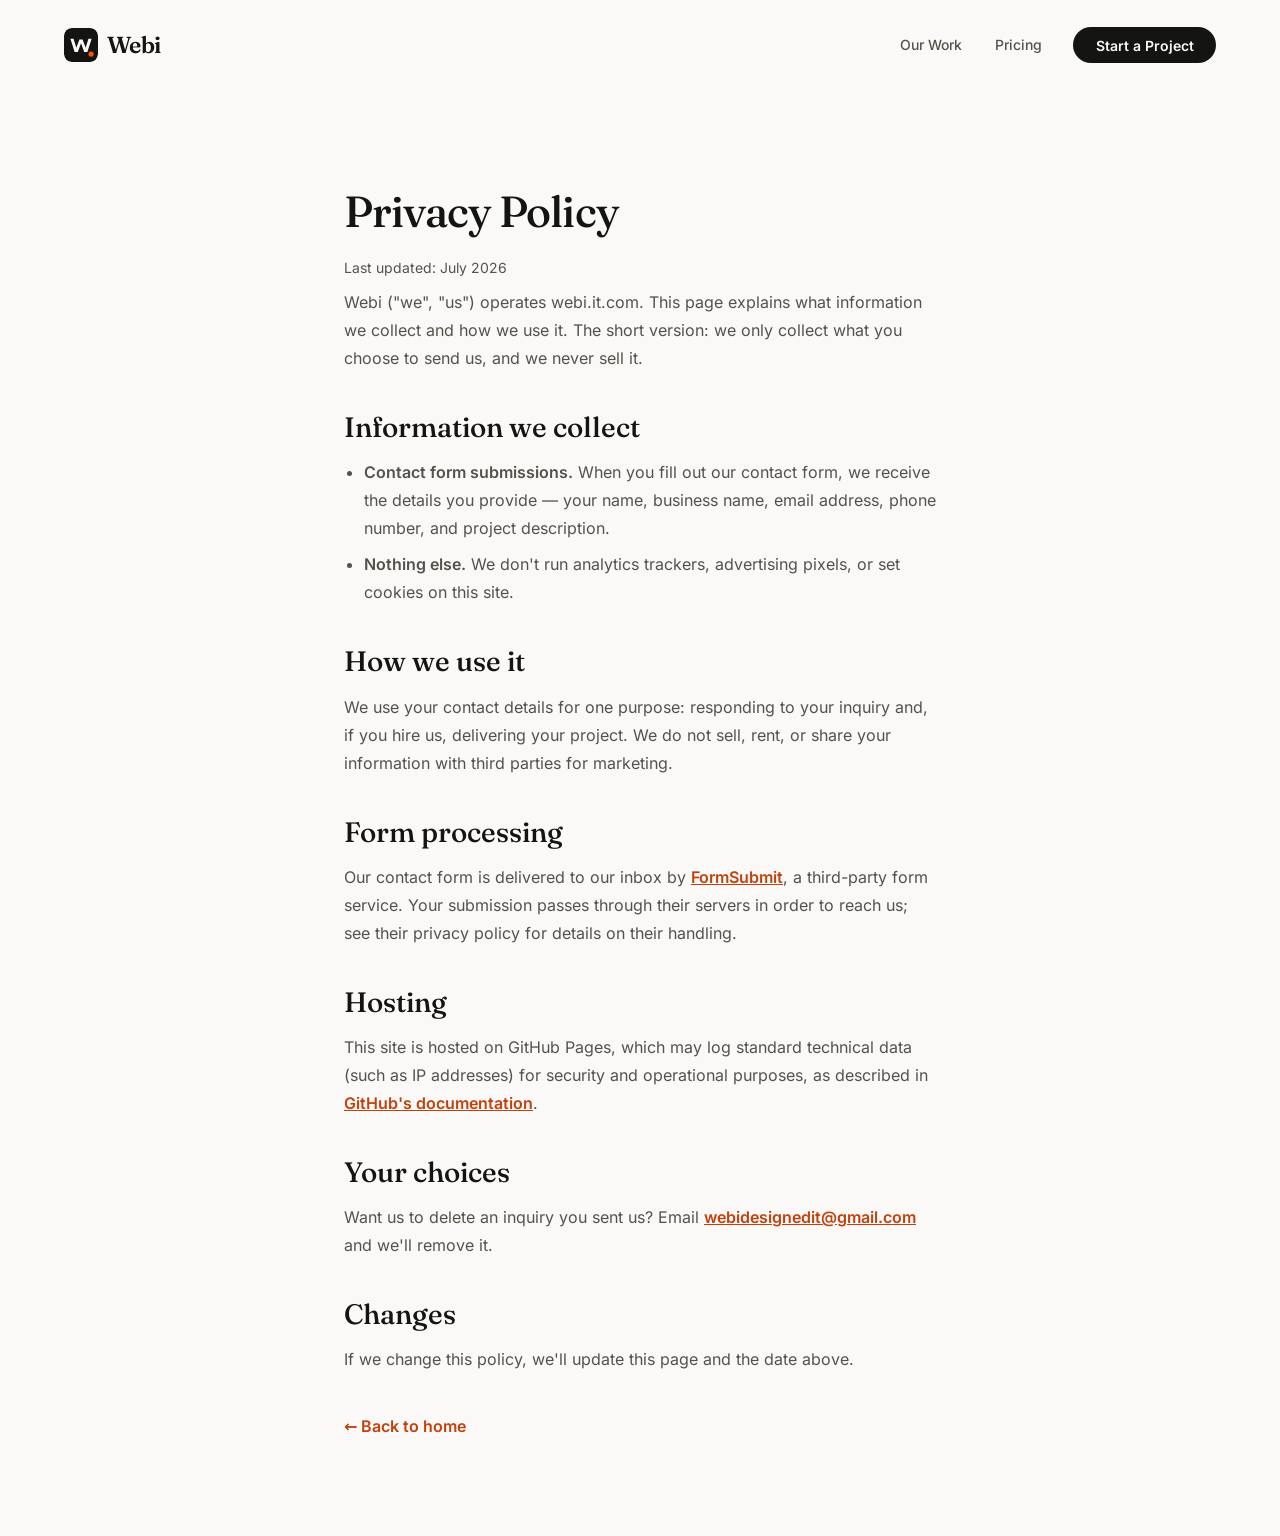
==== commit 30ee1d22: "Rebuild as premium agency-style site: Lenis + GSAP motion system Full redesign in the spirit of high" ====
--- a/privacy.html
+++ b/privacy.html
@@ -13,16 +13,15 @@
 <meta property="og:url" content="https://webi.it.com/privacy.html">
 <meta property="og:image" content="https://webi.it.com/assets/og-image.png">
 <meta name="robots" content="noindex">
-<meta name="theme-color" content="#0e1116">
+<meta name="theme-color" content="#faf9f7">
 <link rel="icon" type="image/svg+xml" href="assets/favicon.svg">
 <link rel="apple-touch-icon" href="assets/apple-touch-icon.png">
-<link rel="preconnect" href="https://fonts.googleapis.com">
-<link rel="preconnect" href="https://fonts.gstatic.com" crossorigin>
-<link href="https://fonts.googleapis.com/css2?family=Plus+Jakarta+Sans:wght@400;500;600;700;800&display=swap" rel="stylesheet">
-<link rel="stylesheet" href="css/style.css?v=4.0.0">
+<link rel="preload" href="assets/fonts/fraunces-var.woff2" as="font" type="font/woff2" crossorigin>
+<link rel="preload" href="assets/fonts/inter-var.woff2" as="font" type="font/woff2" crossorigin>
+<link rel="stylesheet" href="css/style.css?v=5.0.0">
 </head>
 <body>
-<nav aria-label="Main navigation">
+<nav aria-label="Main navigation" id="site-nav" class="is-scrolled">
   <a href="index.html" class="nav-logo-wrap" aria-label="Webi — home">
     <img src="assets/favicon.svg" alt="" class="nav-logo-icon" width="34" height="34">
     <span class="nav-logo-text">Webi</span>
@@ -33,7 +32,7 @@
   <ul class="nav-links" id="nav-links">
     <li><a href="index.html#work">Our Work</a></li>
     <li><a href="index.html#pricing">Pricing</a></li>
-    <li><a href="index.html#contact" class="nav-cta">Get a Quote</a></li>
+    <li><a href="index.html#contact" class="nav-cta">Start a Project</a></li>
   </ul>
 </nav>
 <main class="legal-page">
@@ -65,6 +64,6 @@
 
   <a class="legal-back" href="index.html">← Back to home</a>
 </main>
-<script src="js/main.js?v=4.0.0" defer></script>
+<script src="js/main.js?v=5.0.0" defer></script>
 </body>
 </html>
--- a/css/style.css
+++ b/css/style.css
@@ -1,41 +1,61 @@
 /* ==========================================================================
    Webi — Design System & Site Styles
-   Dark, warm, premium. Deep charcoal-navy base with an amber accent.
+   Premium minimal: off-white paper, near-black ink, one burnt-orange accent.
+   Display: Fraunces. Body: Inter. Motion via Lenis + GSAP (see js/main.js).
    ========================================================================== */
 
+/* Self-hosted variable fonts */
+@font-face {
+  font-family: 'Fraunces';
+  font-style: normal;
+  font-weight: 400 600;
+  font-display: swap;
+  src: url('../assets/fonts/fraunces-var.woff2') format('woff2');
+}
+@font-face {
+  font-family: 'Fraunces';
+  font-style: italic;
+  font-weight: 400 600;
+  font-display: swap;
+  src: url('../assets/fonts/fraunces-italic-var.woff2') format('woff2');
+}
+@font-face {
+  font-family: 'Inter';
+  font-style: normal;
+  font-weight: 400 600;
+  font-display: swap;
+  src: url('../assets/fonts/inter-var.woff2') format('woff2');
+}
+
 :root {
-  /* Color palette */
-  --primary: #f59e0b;
-  --primary-bright: #fbbf24;
-  --primary-deep: #f97316;
-  --on-primary: #1c1204;
-  --primary-tint: rgba(245, 158, 11, 0.12);
-  --primary-line: rgba(245, 158, 11, 0.3);
-  --success: #34d399;
-
-  --bg: #0e1116;
-  --bg-alt: #12151d;
-  --surface: #161a23;
-  --surface-2: #1b202b;
-  --border: rgba(255, 255, 255, 0.09);
-  --border-strong: rgba(255, 255, 255, 0.16);
-  --ink: #f2f4f8;
-  --ink-soft: #b3bac8;
-  --ink-muted: #8b93a5;
-
-  --grad-brand: linear-gradient(135deg, #fbbf24, #f97316);
-
-  /* Type scale */
+  /* Palette — restrained neutrals + one accent */
+  --paper: #faf9f7;
+  --paper-2: #f3f1ec;
+  --ink: #141412;
+  --ink-2: #1d1d1a;
+  --ink-soft: #55524b;
+  --ink-muted: #8a867d;
+  --line: #e7e4dd;
+  --line-dark: rgba(250, 249, 247, 0.14);
+  --accent: #e8590c;
+  --accent-deep: #c2410c;
+  --accent-tint: #fbeee4;
+  --success: #1a7f4f;
+
+  /* Type */
+  --font-display: 'Fraunces', Georgia, serif;
+  --font-body: 'Inter', system-ui, -apple-system, sans-serif;
   --text-xs: 0.75rem;
   --text-sm: 0.875rem;
   --text-base: 1rem;
   --text-lg: 1.125rem;
-  --text-xl: clamp(1.25rem, 2vw, 1.5rem);
-  --text-2xl: clamp(1.75rem, 3vw, 2.25rem);
-  --text-3xl: clamp(2rem, 4vw, 2.9rem);
-  --text-hero: clamp(2.6rem, 6.5vw, 4.8rem);
-
-  /* Spacing scale */
+  --text-xl: clamp(1.35rem, 2.2vw, 1.75rem);
+  --text-2xl: clamp(1.9rem, 3.4vw, 2.75rem);
+  --text-3xl: clamp(2.4rem, 4.6vw, 3.9rem);
+  --text-hero: clamp(2.9rem, 7.2vw, 6rem);
+
+  /* Vertical rhythm */
+  --section-pad: clamp(100px, 11vw, 160px);
   --space-1: 0.25rem;
   --space-2: 0.5rem;
   --space-3: 1rem;
@@ -43,52 +63,43 @@
   --space-5: 2rem;
   --space-6: 3rem;
   --space-7: 4.5rem;
-  --space-8: 7rem;
-
-  /* Radii */
+
+  /* Radii & shadows — subtle, soft, understated */
   --radius-sm: 10px;
-  --radius: 14px;
-  --radius-lg: 18px;
+  --radius: 16px;
+  --radius-lg: 22px;
   --radius-pill: 100px;
-
-  /* Shadows */
-  --shadow-sm: 0 1px 2px rgba(0, 0, 0, 0.3);
-  --shadow-md: 0 6px 20px rgba(0, 0, 0, 0.35);
-  --shadow-lg: 0 18px 48px rgba(0, 0, 0, 0.5);
-  --shadow-brand: 0 8px 24px rgba(245, 158, 11, 0.25);
-
-  --font: 'Plus Jakarta Sans', system-ui, -apple-system, sans-serif;
+  --shadow-xs: 0 1px 2px rgba(20, 20, 18, 0.04);
+  --shadow-sm: 0 2px 8px rgba(20, 20, 18, 0.05);
+  --shadow-md: 0 12px 32px rgba(20, 20, 18, 0.09);
+  --shadow-lg: 0 24px 64px rgba(20, 20, 18, 0.13);
+
+  --wrap: 1200px;
+  --ease-out: cubic-bezier(0.22, 1, 0.36, 1);
 }
 
 *, *::before, *::after { box-sizing: border-box; margin: 0; padding: 0; }
-html { scroll-behavior: smooth; overflow-x: clip; color-scheme: dark; }
+html { overflow-x: clip; }
+html.lenis, html.lenis body { height: auto; }
+.lenis.lenis-smooth { scroll-behavior: auto !important; }
+
 body {
-  background: var(--bg);
+  background: var(--paper);
   color: var(--ink);
-  font-family: var(--font);
+  font-family: var(--font-body);
   font-weight: 400;
-  line-height: 1.6;
-  overflow-x: hidden;
+  line-height: 1.65;
+  overflow-x: clip;
   min-height: 100vh;
+  -webkit-font-smoothing: antialiased;
 }
 img { max-width: 100%; display: block; }
-::selection { background: rgba(245, 158, 11, 0.35); }
-
-/* Ambient glows — subtle depth behind everything */
-body::before {
-  content: '';
-  position: fixed; inset: 0; z-index: 0; pointer-events: none;
-  background:
-    radial-gradient(ellipse 640px 480px at 12% -6%, rgba(245, 158, 11, 0.11), transparent 60%),
-    radial-gradient(ellipse 720px 540px at 92% 22%, rgba(249, 115, 22, 0.07), transparent 60%),
-    radial-gradient(ellipse 600px 480px at 50% 108%, rgba(251, 191, 36, 0.05), transparent 60%);
-}
-
-/* Skip link for keyboard users */
+::selection { background: var(--accent); color: #fff; }
+
 .skip-link {
   position: absolute; left: -9999px; top: 0; z-index: 999;
-  background: var(--primary); color: var(--on-primary); padding: 0.75rem 1.25rem;
-  border-radius: 0 0 var(--radius-sm) 0; text-decoration: none; font-weight: 700;
+  background: var(--ink); color: var(--paper); padding: 0.75rem 1.25rem;
+  border-radius: 0 0 var(--radius-sm) 0; text-decoration: none; font-weight: 600;
 }
 .skip-link:focus { left: 0; }
 
@@ -97,40 +108,71 @@
   clip-path: inset(50%); overflow: hidden; white-space: nowrap;
 }
 
-:focus-visible { outline: 3px solid var(--primary); outline-offset: 2px; border-radius: 4px; }
-
-/* --------------------------------------------------------------------------
-   Navigation
+:focus-visible { outline: 3px solid var(--accent); outline-offset: 3px; border-radius: 4px; }
+
+/* --------------------------------------------------------------------------
+   Custom cursor (pointer: fine only; enabled by JS)
+   -------------------------------------------------------------------------- */
+#cursor-dot {
+  position: fixed; left: 0; top: 0; z-index: 9999; pointer-events: none;
+  width: 10px; height: 10px; border-radius: var(--radius-pill);
+  background: var(--ink); opacity: 0;
+  display: flex; align-items: center; justify-content: center;
+  transition: width 0.25s var(--ease-out), height 0.25s var(--ease-out),
+              background 0.25s, opacity 0.3s;
+  will-change: transform;
+}
+#cursor-dot .cursor-label {
+  font-size: 0; color: #fff; font-weight: 600; font-family: var(--font-body);
+  white-space: nowrap; transition: font-size 0.2s var(--ease-out);
+}
+#cursor-dot.is-active { width: 26px; height: 26px; background: rgba(20, 20, 18, 0.85); }
+#cursor-dot.is-label { width: 76px; height: 76px; background: var(--accent); }
+#cursor-dot.is-label .cursor-label { font-size: 0.8rem; }
+
+/* --------------------------------------------------------------------------
+   Navigation — large & transparent over hero, shrinks + blurs on scroll,
+   hides on scroll-down / returns on scroll-up
    -------------------------------------------------------------------------- */
 nav {
   position: fixed; top: 0; left: 0; right: 0; z-index: 200;
   display: flex; align-items: center; justify-content: space-between;
-  padding: 0.9rem 5%;
-  background: rgba(14, 17, 22, 0.82);
+  padding: 1.6rem 5%;
+  background: transparent;
+  border-bottom: 1px solid transparent;
+  transition: padding 0.35s var(--ease-out), background 0.35s, border-color 0.35s,
+              transform 0.4s var(--ease-out), backdrop-filter 0.35s;
+}
+nav.is-scrolled {
+  padding: 0.8rem 5%;
+  background: rgba(250, 249, 247, 0.85);
   backdrop-filter: blur(14px);
   -webkit-backdrop-filter: blur(14px);
-  border-bottom: 1px solid var(--border);
-}
+  border-bottom: 1px solid var(--line);
+}
+nav.is-hidden { transform: translateY(-105%); }
 .nav-logo-wrap { display: flex; align-items: center; gap: 0.55rem; text-decoration: none; }
-.nav-logo-icon { width: 32px; height: 32px; flex-shrink: 0; border-radius: 7px; }
-.nav-logo-text { font-size: 1.3rem; font-weight: 800; letter-spacing: -0.03em; color: var(--ink); }
-.nav-links { display: flex; align-items: center; gap: 0.25rem; list-style: none; }
+.nav-logo-icon { width: 34px; height: 34px; flex-shrink: 0; border-radius: 8px; transition: width 0.35s var(--ease-out), height 0.35s var(--ease-out); }
+nav.is-scrolled .nav-logo-icon { width: 28px; height: 28px; }
+.nav-logo-text { font-family: var(--font-display); font-size: 1.45rem; font-weight: 600; letter-spacing: -0.02em; color: var(--ink); transition: font-size 0.35s var(--ease-out); }
+nav.is-scrolled .nav-logo-text { font-size: 1.25rem; }
+.nav-links { display: flex; align-items: center; gap: 0.35rem; list-style: none; }
 .nav-links a {
   color: var(--ink-soft); text-decoration: none; font-size: var(--text-sm); font-weight: 500;
-  padding: 0.45rem 0.9rem; border-radius: var(--radius-sm); transition: background 0.2s, color 0.2s;
-}
-.nav-links a:hover { background: rgba(255, 255, 255, 0.06); color: var(--ink); }
+  padding: 0.45rem 0.85rem; border-radius: var(--radius-pill); transition: color 0.25s;
+}
+.nav-links a:hover { color: var(--ink); }
 .nav-cta {
-  background: var(--primary) !important; color: var(--on-primary) !important;
-  padding: 0.5rem 1.2rem !important; border-radius: var(--radius-sm) !important;
-  font-weight: 700 !important; margin-left: 0.5rem;
-  transition: background 0.2s, box-shadow 0.2s !important;
-}
-.nav-cta:hover { background: var(--primary-bright) !important; box-shadow: var(--shadow-brand); }
+  background: var(--ink) !important; color: var(--paper) !important;
+  padding: 0.6rem 1.4rem !important; border-radius: var(--radius-pill) !important;
+  font-weight: 600 !important; margin-left: 0.75rem;
+  transition: background 0.25s, transform 0.25s !important;
+}
+.nav-cta:hover { background: var(--accent) !important; }
 
 .nav-toggle {
-  display: none; background: none; border: none; width: 40px; height: 40px;
-  border-radius: var(--radius-sm); cursor: pointer; flex-direction: column;
+  display: none; background: none; border: none; width: 42px; height: 42px;
+  border-radius: var(--radius-pill); cursor: pointer; flex-direction: column;
   align-items: center; justify-content: center; gap: 5px;
 }
 .nav-toggle span { display: block; width: 20px; height: 2px; background: var(--ink); border-radius: 2px; transition: transform 0.25s, opacity 0.25s; }
@@ -139,420 +181,486 @@
 .nav-toggle[aria-expanded="true"] span:nth-child(3) { transform: translateY(-7px) rotate(-45deg); }
 
 /* --------------------------------------------------------------------------
-   Layout & shared components
-   -------------------------------------------------------------------------- */
-.container { position: relative; z-index: 1; }
-section { padding: var(--space-8) 5%; position: relative; z-index: 1; max-width: 1200px; margin: 0 auto; }
-
-.section-head { text-align: center; margin-bottom: var(--space-6); }
+   Shared components
+   -------------------------------------------------------------------------- */
+section { padding: var(--section-pad) 5%; position: relative; }
+.wrap { max-width: var(--wrap); margin: 0 auto; }
+
+.section-head { max-width: 640px; margin-bottom: var(--space-7); }
+.section-head.centered { margin-left: auto; margin-right: auto; text-align: center; }
 .section-tag {
-  display: inline-block; font-size: var(--text-xs); font-weight: 700;
-  letter-spacing: 0.14em; text-transform: uppercase; margin-bottom: var(--space-3);
-  color: var(--primary-bright);
-}
-.section-title { font-size: var(--text-3xl); font-weight: 800; letter-spacing: -0.03em; line-height: 1.12; margin-bottom: var(--space-3); color: var(--ink); }
-.section-sub { color: var(--ink-soft); font-size: var(--text-base); max-width: 480px; line-height: 1.7; margin: 0 auto; }
-
-.glass-card {
-  background: var(--surface);
-  border: 1px solid var(--border);
-  box-shadow: var(--shadow-sm);
-  border-radius: var(--radius);
-}
-
-.btn-gradient, .btn-glass {
-  display: inline-block; padding: 0.85rem 2rem; border-radius: var(--radius-sm);
-  text-decoration: none; font-weight: 700; font-size: 0.95rem;
-  transition: background 0.2s, border-color 0.2s, transform 0.2s, box-shadow 0.2s;
-}
-.btn-gradient { background: var(--primary); color: var(--on-primary); box-shadow: var(--shadow-brand); }
-.btn-gradient:hover { background: var(--primary-bright); transform: translateY(-2px); box-shadow: 0 12px 32px rgba(245, 158, 11, 0.35); }
-.btn-glass { background: transparent; border: 1px solid var(--border-strong); color: var(--ink); }
-.btn-glass:hover { border-color: rgba(255, 255, 255, 0.3); background: rgba(255, 255, 255, 0.05); transform: translateY(-2px); }
-
-/* Scroll-in reveal */
-.reveal { opacity: 0; transform: translateY(24px); transition: opacity 0.6s ease, transform 0.6s ease; }
-.reveal.in-view { opacity: 1; transform: none; }
-.reveal-delay-1 { transition-delay: 0.1s; }
-.reveal-delay-2 { transition-delay: 0.2s; }
-.reveal-delay-3 { transition-delay: 0.3s; }
+  display: inline-flex; align-items: center; gap: 0.6rem;
+  font-size: var(--text-xs); font-weight: 600; letter-spacing: 0.16em;
+  text-transform: uppercase; margin-bottom: var(--space-3); color: var(--ink-muted);
+}
+.section-tag::before { content: ''; width: 22px; height: 1.5px; background: var(--accent); }
+.section-head.centered .section-tag::after { content: ''; width: 22px; height: 1.5px; background: var(--accent); }
+.section-title {
+  font-family: var(--font-display); font-size: var(--text-3xl); font-weight: 500;
+  letter-spacing: -0.02em; line-height: 1.08; margin-bottom: var(--space-3); color: var(--ink);
+}
+.section-sub { color: var(--ink-soft); font-size: var(--text-base); max-width: 520px; line-height: 1.7; }
+.section-head.centered .section-sub { margin: 0 auto; }
+
+.btn-primary, .btn-secondary {
+  display: inline-flex; align-items: center; gap: 0.6rem;
+  padding: 1rem 2.1rem; border-radius: var(--radius-pill);
+  text-decoration: none; font-weight: 600; font-size: 0.95rem; border: none;
+  cursor: pointer; font-family: var(--font-body);
+  transition: background 0.25s, color 0.25s, border-color 0.25s, box-shadow 0.25s;
+  position: relative; will-change: transform;
+}
+.btn-primary { background: var(--ink); color: var(--paper); }
+.btn-primary:hover { background: var(--accent); box-shadow: var(--shadow-md); }
+.btn-primary .btn-arrow { display: inline-block; transition: transform 0.25s var(--ease-out); }
+.btn-primary:hover .btn-arrow { transform: translateX(5px); }
+.btn-secondary { background: transparent; color: var(--ink); border: 1.5px solid var(--line); }
+.btn-secondary:hover { border-color: var(--ink); }
+.btn-on-dark { background: var(--paper); color: var(--ink); }
+.btn-on-dark:hover { background: var(--accent); color: #fff; }
+
+/* Split-text line masking (applied only after JS splits) */
+.split-ready .line { overflow: hidden; }
 
 /* --------------------------------------------------------------------------
    Hero
    -------------------------------------------------------------------------- */
 .hero {
-  display: flex; align-items: center; flex-direction: column;
-  justify-content: center; padding: 9.5rem 5% 5rem; text-align: center; max-width: 1200px;
+  min-height: 100svh; display: flex; flex-direction: column; justify-content: center; align-items: center;
+  padding: clamp(140px, 18vh, 200px) 5% var(--space-7); text-align: center;
 }
 .hero-eyebrow {
-  display: inline-flex; align-items: center; gap: 0.5rem; padding: 0.4rem 1rem;
-  border-radius: var(--radius-pill); margin-bottom: var(--space-5);
-  background: var(--primary-tint); border: 1px solid var(--primary-line);
-  font-size: 0.78rem; font-weight: 600; color: var(--primary-bright);
-  letter-spacing: 0.05em; text-transform: uppercase;
-  animation: fadeUp 0.6s ease both;
-}
-.eyebrow-dot { width: 6px; height: 6px; border-radius: 50%; background: var(--primary); }
-.hero h1 { font-size: var(--text-hero); font-weight: 800; letter-spacing: -0.04em; line-height: 1.05; margin-bottom: var(--space-4); color: var(--ink); animation: fadeUp 0.6s 0.1s ease both; }
-.gradient-text {
-  background: var(--grad-brand);
-  -webkit-background-clip: text; background-clip: text;
-  -webkit-text-fill-color: transparent; color: transparent;
-}
-.hero-sub {
-  font-size: var(--text-lg); color: var(--ink-soft); max-width: 560px;
-  margin: 0 auto var(--space-5); line-height: 1.7; animation: fadeUp 0.6s 0.2s ease both;
-}
-.hero-actions { display: flex; gap: var(--space-3); justify-content: center; flex-wrap: wrap; animation: fadeUp 0.6s 0.3s ease both; margin-bottom: var(--space-6); }
-
-/* Hero visual — layered browser mockups */
-.hero-visual { position: relative; width: min(860px, 100%); margin: 0 auto var(--space-6); animation: fadeUp 0.7s 0.4s ease both; }
+  font-size: var(--text-xs); font-weight: 600; letter-spacing: 0.18em;
+  text-transform: uppercase; color: var(--ink-muted); margin-bottom: var(--space-4);
+}
+.hero h1 {
+  font-family: var(--font-display); font-size: var(--text-hero); font-weight: 500;
+  letter-spacing: -0.025em; line-height: 1.04; color: var(--ink);
+  max-width: 15ch; margin: 0 auto var(--space-4);
+}
+.hero h1 em { font-style: italic; color: var(--accent); }
+.hero-sub { font-size: var(--text-lg); color: var(--ink-soft); max-width: 520px; margin: 0 auto var(--space-5); line-height: 1.7; }
+.hero-actions { display: flex; gap: var(--space-3); justify-content: center; flex-wrap: wrap; align-items: center; margin-bottom: var(--space-4); }
+.hero-trust { display: inline-flex; align-items: center; gap: 0.6rem; font-size: var(--text-sm); color: var(--ink-muted); margin-bottom: var(--space-7); }
+.hero-trust .stars { color: var(--accent); letter-spacing: 0.12em; font-size: 0.85rem; }
+
+.hero-visual { width: min(940px, 100%); margin: 0 auto; }
 .browser-frame {
-  border-radius: var(--radius); overflow: hidden;
-  background: var(--surface); border: 1px solid var(--border-strong);
+  border-radius: var(--radius-lg); overflow: hidden;
+  background: #fff; border: 1px solid var(--line);
   box-shadow: var(--shadow-lg);
 }
-.hero-visual > .browser-frame { box-shadow: var(--shadow-lg), 0 0 80px rgba(245, 158, 11, 0.08); }
 .browser-bar {
   display: flex; align-items: center; gap: 0.5rem;
-  padding: 0.6rem 0.9rem; background: var(--surface-2); border-bottom: 1px solid var(--border);
+  padding: 0.65rem 1rem; background: var(--paper-2); border-bottom: 1px solid var(--line);
 }
 .browser-dots { display: flex; gap: 5px; }
-.browser-dots span { width: 9px; height: 9px; border-radius: 50%; }
-.browser-dots span:nth-child(1) { background: #fc5f57; }
-.browser-dots span:nth-child(2) { background: #febc2e; }
-.browser-dots span:nth-child(3) { background: #29c740; }
+.browser-dots span { width: 9px; height: 9px; border-radius: 50%; background: #d6d2c9; }
 .browser-url {
-  flex: 1; max-width: 320px; margin: 0 auto; background: var(--bg); border-radius: 6px;
+  flex: 1; max-width: 320px; margin: 0 auto; background: #fff; border-radius: 6px;
   font-size: 0.7rem; color: var(--ink-muted); padding: 0.2rem 0.75rem; text-align: center;
-  border: 1px solid var(--border);
+  border: 1px solid var(--line);
 }
 .browser-frame img { width: 100%; height: auto; aspect-ratio: 16 / 10; object-fit: cover; object-position: top; }
-.hero-frame-back { position: absolute; right: -4%; bottom: -10%; width: 46%; z-index: 2; }
-.hero-chip {
-  position: absolute; left: -1.5%; top: -16px; z-index: 3;
-  padding: 0.55rem 1.1rem; border-radius: var(--radius-pill);
-  background: var(--primary); color: var(--on-primary);
-  box-shadow: var(--shadow-brand);
-  font-size: 0.8rem; font-weight: 700;
-}
-.hero-chip .chip-accent { color: #7c2d12; }
-
-.hero-stats { display: flex; gap: var(--space-3); justify-content: center; flex-wrap: wrap; animation: fadeUp 0.6s 0.5s ease both; }
-.stat-glass { padding: 1.25rem 2.25rem; border-radius: var(--radius); text-align: center; transition: transform 0.25s, border-color 0.25s; }
-.stat-glass:hover { transform: translateY(-3px); border-color: var(--primary-line); }
-.stat-num {
-  font-size: 2rem; font-weight: 800; letter-spacing: -0.03em;
-  background: var(--grad-brand);
-  -webkit-background-clip: text; background-clip: text;
-  -webkit-text-fill-color: transparent; color: transparent;
-}
-.stat-label { font-size: var(--text-xs); font-weight: 600; color: var(--ink-muted); text-transform: uppercase; letter-spacing: 0.08em; margin-top: 0.2rem; }
-@keyframes fadeUp { from { opacity: 0; transform: translateY(24px); } to { opacity: 1; transform: translateY(0); } }
-
-/* --------------------------------------------------------------------------
-   Our Work
-   -------------------------------------------------------------------------- */
-#work { background: var(--bg-alt); max-width: none; border-top: 1px solid var(--border); border-bottom: 1px solid var(--border); }
-#work > * { max-width: 1100px; margin-left: auto; margin-right: auto; }
+.hero-visual .browser-frame img { will-change: transform; }
+
+/* --------------------------------------------------------------------------
+   Client marquee
+   -------------------------------------------------------------------------- */
+.marquee-section {
+  padding: var(--space-5) 0; border-top: 1px solid var(--line); border-bottom: 1px solid var(--line);
+  overflow: hidden; background: var(--paper);
+}
+.marquee-label { text-align: center; font-size: var(--text-xs); letter-spacing: 0.16em; text-transform: uppercase; color: var(--ink-muted); margin-bottom: var(--space-4); font-weight: 600; }
+.marquee-track {
+  display: flex; gap: clamp(3rem, 6vw, 5.5rem); width: max-content;
+  animation: marquee 30s linear infinite; white-space: nowrap;
+}
+.marquee-section:hover .marquee-track { animation-play-state: paused; }
+.marquee-item {
+  font-family: var(--font-display); font-size: clamp(1.15rem, 2vw, 1.5rem); font-weight: 500;
+  color: var(--ink-muted); opacity: 0.55; transition: opacity 0.25s, color 0.25s;
+  display: inline-flex; align-items: center; gap: clamp(3rem, 6vw, 5.5rem);
+}
+.marquee-item::after { content: '·'; color: var(--accent); opacity: 0.7; }
+.marquee-item:hover { opacity: 1; color: var(--ink); }
+@keyframes marquee { from { transform: translateX(0); } to { transform: translateX(-50%); } }
+
+/* --------------------------------------------------------------------------
+   Our Work — wall grid, zoom-on-hover, overlay slides up
+   -------------------------------------------------------------------------- */
 .work-grid { display: grid; grid-template-columns: repeat(3, 1fr); gap: var(--space-4); }
-.work-card { overflow: hidden; display: flex; flex-direction: column; transition: transform 0.3s, border-color 0.3s, box-shadow 0.3s; }
-.work-card:hover { transform: translateY(-4px); border-color: var(--primary-line); box-shadow: var(--shadow-md); }
-.work-thumb { position: relative; aspect-ratio: 16 / 10; overflow: hidden; background: var(--surface-2); border-bottom: 1px solid var(--border); }
-.work-thumb img { width: 100%; height: 100%; object-fit: cover; object-position: top; transition: transform 0.5s ease; }
-.work-card:hover .work-thumb img { transform: scale(1.03); }
+.work-card { text-decoration: none; display: block; }
+.work-thumb {
+  position: relative; aspect-ratio: 16 / 11; overflow: hidden;
+  border-radius: var(--radius); background: var(--paper-2);
+  border: 1px solid var(--line); box-shadow: var(--shadow-xs);
+  transition: box-shadow 0.3s;
+}
+.work-card:hover .work-thumb { box-shadow: var(--shadow-md); }
+.work-thumb img {
+  width: 100%; height: 100%; object-fit: cover; object-position: top;
+  transition: transform 0.7s var(--ease-out); will-change: transform;
+}
+.work-card:hover .work-thumb img { transform: scale(1.05); }
+.work-overlay {
+  position: absolute; left: 0; right: 0; bottom: 0;
+  display: flex; align-items: center; justify-content: space-between; gap: 1rem;
+  padding: 1rem 1.25rem;
+  background: linear-gradient(to top, rgba(20, 20, 18, 0.82), rgba(20, 20, 18, 0));
+  color: #fff; font-weight: 600; font-size: var(--text-sm);
+  transform: translateY(101%); transition: transform 0.45s var(--ease-out);
+}
+.work-card:hover .work-overlay, .work-card:focus-visible .work-overlay { transform: none; }
+.work-overlay .arrow { color: #fff; }
 .work-thumb-placeholder {
   position: absolute; inset: 0; display: flex; flex-direction: column;
   align-items: center; justify-content: center; gap: 0.5rem; text-align: center; padding: 1rem;
-  background: repeating-linear-gradient(45deg, transparent, transparent 12px, rgba(245, 158, 11, 0.04) 12px, rgba(245, 158, 11, 0.04) 24px), var(--surface-2);
-  border: 2px dashed rgba(255, 255, 255, 0.14);
+  background: repeating-linear-gradient(45deg, transparent, transparent 14px, rgba(20, 20, 18, 0.025) 14px, rgba(20, 20, 18, 0.025) 28px), var(--paper-2);
+  border-radius: var(--radius);
   color: var(--ink-muted); font-size: 0.8rem; font-weight: 600;
 }
-.work-thumb-placeholder .ph-icon { font-size: 1.75rem; }
-.work-body { padding: var(--space-4); display: flex; flex-direction: column; gap: 0.4rem; flex: 1; }
-.work-name { font-size: var(--text-lg); font-weight: 700; color: var(--ink); }
-.work-type { font-size: var(--text-xs); font-weight: 700; letter-spacing: 0.08em; text-transform: uppercase; color: var(--primary-bright); }
-.work-desc { font-size: var(--text-sm); color: var(--ink-soft); line-height: 1.6; flex: 1; }
-.work-link {
-  display: inline-flex; align-items: center; gap: 0.35rem; margin-top: var(--space-2);
-  color: var(--primary-bright); font-weight: 700; font-size: var(--text-sm); text-decoration: none;
-  transition: gap 0.2s;
-}
-.work-link:hover { gap: 0.6rem; }
-.work-link.disabled { color: var(--ink-muted); pointer-events: none; }
-
-/* --------------------------------------------------------------------------
-   About
-   -------------------------------------------------------------------------- */
-.about-grid { display: grid; grid-template-columns: 1fr 1fr; gap: var(--space-7); align-items: center; }
-.about-text .section-head-left { text-align: left; margin-bottom: var(--space-4); }
-.about-text p { color: var(--ink-soft); margin-bottom: 1.25rem; font-size: var(--text-base); line-height: 1.75; }
+.work-thumb-placeholder .ph-icon { font-size: 1.6rem; opacity: 0.7; }
+.work-meta { padding: 1.1rem 0.25rem 0; }
+.work-type { font-size: var(--text-xs); font-weight: 600; letter-spacing: 0.12em; text-transform: uppercase; color: var(--accent-deep); }
+.work-name { font-family: var(--font-display); font-size: var(--text-lg); font-weight: 500; color: var(--ink); margin: 0.25rem 0 0.2rem; }
+.work-desc { font-size: var(--text-sm); color: var(--ink-soft); line-height: 1.6; }
+
+/* --------------------------------------------------------------------------
+   Services grid
+   -------------------------------------------------------------------------- */
+#services { background: var(--paper-2); }
+.services-grid { display: grid; grid-template-columns: repeat(4, 1fr); gap: var(--space-3); }
+.service-card {
+  background: #fff; border: 1px solid var(--line); border-radius: var(--radius);
+  padding: 2rem 1.75rem; box-shadow: var(--shadow-xs);
+  transition: transform 0.25s var(--ease-out), box-shadow 0.25s;
+  display: flex; flex-direction: column; min-height: 230px;
+}
+.service-card:hover { transform: translateY(-6px); box-shadow: var(--shadow-md); }
+.service-num { font-family: var(--font-display); font-size: var(--text-sm); color: var(--accent-deep); margin-bottom: var(--space-4); }
+.service-card h3 { font-family: var(--font-display); font-size: var(--text-xl); font-weight: 500; margin-bottom: 0.5rem; letter-spacing: -0.01em; }
+.service-card p { font-size: var(--text-sm); color: var(--ink-soft); line-height: 1.65; flex: 1; }
+.service-arrow {
+  margin-top: var(--space-4); color: var(--ink); font-weight: 600; font-size: var(--text-sm);
+  opacity: 0; transform: translateX(-8px); transition: opacity 0.25s, transform 0.25s var(--ease-out);
+}
+.service-card:hover .service-arrow { opacity: 1; transform: none; }
+
+/* --------------------------------------------------------------------------
+   Process — sticky number column + scrolling step cards
+   -------------------------------------------------------------------------- */
+.process-layout { display: grid; grid-template-columns: 1fr 1.4fr; gap: var(--space-7); align-items: start; }
+.process-sticky { position: sticky; top: 120px; }
+.process-sticky .section-head { margin-bottom: var(--space-5); }
+.process-current-num {
+  font-family: var(--font-display); font-size: clamp(5rem, 10vw, 8.5rem); font-weight: 400;
+  line-height: 1; color: var(--accent); letter-spacing: -0.03em;
+}
+.process-current-name { font-family: var(--font-display); font-size: var(--text-xl); margin-top: 0.5rem; color: var(--ink); min-height: 1.4em; }
+.process-steps { display: flex; flex-direction: column; gap: var(--space-4); }
+.process-step {
+  background: #fff; border: 1px solid var(--line); border-radius: var(--radius);
+  padding: 2.25rem; box-shadow: var(--shadow-xs);
+  transition: border-color 0.3s, box-shadow 0.3s;
+}
+.process-step.is-active { border-color: var(--ink); box-shadow: var(--shadow-sm); }
+.process-step-num { font-family: var(--font-display); font-size: var(--text-sm); color: var(--accent-deep); margin-bottom: 0.75rem; }
+.process-step h3 { font-family: var(--font-display); font-size: var(--text-xl); font-weight: 500; margin-bottom: 0.5rem; }
+.process-step p { font-size: var(--text-sm); color: var(--ink-soft); line-height: 1.7; }
+
+/* --------------------------------------------------------------------------
+   Stats band — dark contrast, count-up numbers
+   -------------------------------------------------------------------------- */
+#stats { background: var(--ink); color: var(--paper); }
+.stats-grid { display: grid; grid-template-columns: repeat(4, 1fr); gap: var(--space-5); max-width: var(--wrap); margin: 0 auto; }
+.stat-item { text-align: center; }
+.stat-num {
+  font-family: var(--font-display); font-size: clamp(2.6rem, 5vw, 4rem); font-weight: 400;
+  letter-spacing: -0.02em; line-height: 1.1; color: var(--paper);
+}
+.stat-num .stat-accent { color: var(--accent); }
+.stat-label { font-size: var(--text-xs); font-weight: 500; color: rgba(250, 249, 247, 0.55); text-transform: uppercase; letter-spacing: 0.14em; margin-top: 0.6rem; }
+
+/* --------------------------------------------------------------------------
+   About — editorial split (image left / text right)
+   -------------------------------------------------------------------------- */
+.about-grid { display: grid; grid-template-columns: 1.1fr 1fr; gap: var(--space-7); align-items: center; }
+.about-visual .browser-frame { box-shadow: var(--shadow-md); }
+.about-text .section-head { margin-bottom: var(--space-4); }
+.about-text p { color: var(--ink-soft); margin-bottom: 1.25rem; line-height: 1.75; }
 .about-text p strong { color: var(--ink); font-weight: 600; }
-.about-cards { display: flex; flex-direction: column; gap: var(--space-3); }
-.about-card { padding: 1.75rem; display: flex; gap: 1.25rem; align-items: flex-start; transition: transform 0.3s, border-color 0.3s; }
-.about-card:hover { transform: translateY(-3px); border-color: var(--primary-line); }
-.about-card-icon {
-  width: 44px; height: 44px; border-radius: var(--radius-sm); flex-shrink: 0;
-  display: flex; align-items: center; justify-content: center; font-size: 1.25rem;
-  background: var(--primary-tint); border: 1px solid var(--primary-line);
-}
-.icon-red, .icon-teal, .icon-pink { background: var(--primary-tint); }
-.about-card h3 { font-size: var(--text-base); font-weight: 700; margin-bottom: 0.3rem; color: var(--ink); }
-.about-card p { color: var(--ink-soft); font-size: var(--text-sm); line-height: 1.6; }
-
-/* --------------------------------------------------------------------------
-   Process
-   -------------------------------------------------------------------------- */
-.process-steps { display: grid; grid-template-columns: repeat(4, 1fr); gap: var(--space-4); }
-.process-step { padding: 2rem 1.5rem; text-align: center; transition: transform 0.3s, border-color 0.3s; }
-.process-step:hover { transform: translateY(-4px); border-color: var(--primary-line); }
-.process-num {
-  width: 48px; height: 48px; border-radius: 50%; background: var(--grad-brand);
-  display: flex; align-items: center; justify-content: center; margin: 0 auto 1.25rem;
-  font-size: 1rem; font-weight: 800; color: var(--on-primary);
-}
-.process-step h3 { font-size: var(--text-base); font-weight: 700; margin-bottom: 0.5rem; }
-.process-step p { color: var(--ink-soft); font-size: var(--text-sm); line-height: 1.6; }
-
-/* --------------------------------------------------------------------------
-   Why Webi comparison table
-   -------------------------------------------------------------------------- */
-#why { background: var(--bg-alt); max-width: none; border-top: 1px solid var(--border); border-bottom: 1px solid var(--border); }
-#why > * { max-width: 1100px; margin-left: auto; margin-right: auto; }
-.why-table-wrap { overflow-x: auto; border-radius: var(--radius); }
-.why-table { width: 100%; border-collapse: collapse; min-width: 640px; }
-.why-table th { padding: 1.25rem 1.5rem; text-align: center; font-size: var(--text-sm); font-weight: 700; letter-spacing: 0.05em; text-transform: uppercase; background: var(--surface-2); color: var(--ink); }
-.why-table th:first-child { text-align: left; }
-.why-table th.highlight { background: var(--primary-tint); color: var(--primary-bright); }
-.why-table td { padding: 1rem 1.5rem; font-size: var(--text-sm); text-align: center; color: var(--ink-soft); border-top: 1px solid var(--border); background: var(--surface); }
-.why-table td:first-child { text-align: left; font-weight: 500; color: var(--ink); }
-.why-table td.highlight { background: rgba(245, 158, 11, 0.06); }
-.check-yes { color: var(--success); font-size: 1.1rem; font-weight: 700; }
-.check-no { color: var(--ink-muted); font-size: 1.1rem; }
-.check-maybe { color: var(--primary-bright); font-size: 1rem; }
-
-/* --------------------------------------------------------------------------
-   Pricing
-   -------------------------------------------------------------------------- */
-.pricing-grid { display: grid; grid-template-columns: repeat(3, 1fr); gap: var(--space-4); align-items: stretch; }
-.pricing-card { padding: 2.5rem; border-radius: var(--radius-lg); position: relative; display: flex; flex-direction: column; transition: transform 0.3s, border-color 0.3s, box-shadow 0.3s; }
-.pricing-card:hover { transform: translateY(-4px); border-color: var(--border-strong); }
-.pricing-card.featured {
-  border: 2px solid var(--primary);
-  box-shadow: 0 0 0 1px rgba(245, 158, 11, 0.2), 0 16px 48px rgba(245, 158, 11, 0.12);
-  transform: scale(1.03);
-  z-index: 2;
-  background: linear-gradient(170deg, rgba(245, 158, 11, 0.07), var(--surface) 45%);
-}
-.pricing-card.featured:hover { transform: scale(1.03) translateY(-4px); border-color: var(--primary); }
+.about-points { list-style: none; margin-top: var(--space-4); }
+.about-points li {
+  display: flex; gap: 0.85rem; align-items: baseline;
+  padding: 0.85rem 0; border-top: 1px solid var(--line);
+  font-size: var(--text-sm); color: var(--ink-soft);
+}
+.about-points li strong { color: var(--ink); font-weight: 600; }
+.about-points .tick { color: var(--accent); font-weight: 700; }
+
+/* --------------------------------------------------------------------------
+   Pricing — minimal columns, Pro inverted
+   -------------------------------------------------------------------------- */
+#pricing { background: var(--paper-2); }
+.pricing-grid { display: grid; grid-template-columns: repeat(3, 1fr); gap: var(--space-4); align-items: stretch; max-width: var(--wrap); margin: 0 auto; }
+.pricing-card {
+  background: #fff; border: 1px solid var(--line); border-radius: var(--radius-lg);
+  padding: 2.5rem; position: relative; display: flex; flex-direction: column;
+  box-shadow: var(--shadow-xs); transition: transform 0.25s var(--ease-out), box-shadow 0.25s;
+}
+.pricing-card:hover { transform: translateY(-6px); box-shadow: var(--shadow-md); }
+.pricing-card.featured { background: var(--ink); border-color: var(--ink); color: var(--paper); }
 .pricing-badge {
-  position: absolute; top: -14px; left: 50%; transform: translateX(-50%);
-  background: var(--grad-brand); color: var(--on-primary); font-size: 0.68rem; font-weight: 800;
-  letter-spacing: 0.1em; text-transform: uppercase; padding: 0.35rem 1.1rem;
-  border-radius: var(--radius-pill); white-space: nowrap; box-shadow: var(--shadow-brand);
-}
-.pricing-name { font-size: 1.2rem; font-weight: 800; margin-bottom: 0.4rem; }
+  position: absolute; top: -13px; left: 2.5rem;
+  background: var(--accent); color: #fff; font-size: 0.66rem; font-weight: 700;
+  letter-spacing: 0.12em; text-transform: uppercase; padding: 0.35rem 1rem;
+  border-radius: var(--radius-pill); white-space: nowrap;
+}
+.pricing-name { font-family: var(--font-display); font-size: var(--text-xl); font-weight: 500; margin-bottom: 0.4rem; }
 .pricing-desc { color: var(--ink-soft); font-size: var(--text-sm); margin-bottom: var(--space-4); line-height: 1.5; }
-.pricing-price { font-size: 3.25rem; font-weight: 800; letter-spacing: -0.04em; line-height: 1; margin-bottom: 0.25rem; }
-.pricing-price sup { font-size: 1.4rem; vertical-align: top; margin-top: 0.6rem; display: inline-block; font-weight: 600; color: var(--ink-muted); }
+.featured .pricing-desc { color: rgba(250, 249, 247, 0.7); }
+.pricing-price { font-family: var(--font-display); font-size: 3.4rem; font-weight: 400; letter-spacing: -0.03em; line-height: 1; margin-bottom: 0.3rem; }
+.pricing-price sup { font-size: 1.3rem; vertical-align: top; margin-top: 0.55rem; display: inline-block; color: var(--ink-muted); }
+.featured .pricing-price sup { color: rgba(250, 249, 247, 0.6); }
 .pricing-billing { color: var(--ink-muted); font-size: 0.8rem; margin-bottom: var(--space-5); }
+.featured .pricing-billing { color: rgba(250, 249, 247, 0.55); }
 .pricing-features { list-style: none; margin-bottom: var(--space-5); flex: 1; }
-.pricing-features li { display: flex; align-items: center; gap: 0.75rem; color: var(--ink-soft); font-size: var(--text-sm); padding: 0.55rem 0; border-bottom: 1px solid var(--border); }
+.pricing-features li {
+  display: flex; align-items: center; gap: 0.7rem; color: var(--ink-soft);
+  font-size: var(--text-sm); padding: 0.55rem 0; border-bottom: 1px solid var(--line);
+}
+.featured .pricing-features li { color: rgba(250, 249, 247, 0.85); border-color: var(--line-dark); }
 .pricing-features li:last-child { border-bottom: none; }
-.pricing-features li .check {
-  width: 18px; height: 18px; border-radius: 50%; flex-shrink: 0; background: var(--primary-tint);
-  display: flex; align-items: center; justify-content: center; font-size: 0.6rem; color: var(--primary-bright); font-weight: 700;
-  border: 1px solid var(--primary-line);
-}
+.pricing-features .check { color: var(--accent); font-weight: 700; flex-shrink: 0; }
 .pricing-features li.dim { opacity: 0.4; }
-.pricing-features li.dim .check { background: rgba(255, 255, 255, 0.06); color: var(--ink-muted); border-color: var(--border); }
 .pricing-btn {
-  display: block; text-align: center; padding: 0.9rem; border-radius: var(--radius-sm);
-  font-size: var(--text-sm); font-weight: 700; text-decoration: none;
-  transition: background 0.2s, border-color 0.2s, transform 0.2s, box-shadow 0.2s; margin-top: auto;
-}
-.pricing-btn-outline { border: 1.5px solid var(--border-strong); color: var(--ink); background: transparent; }
-.pricing-btn-outline:hover { transform: translateY(-2px); border-color: var(--primary-line); background: var(--primary-tint); }
-.pricing-btn-filled { background: var(--primary); color: var(--on-primary); border: none; box-shadow: var(--shadow-brand); }
-.pricing-btn-filled:hover { transform: translateY(-2px); background: var(--primary-bright); box-shadow: 0 12px 32px rgba(245, 158, 11, 0.35); }
-
-/* --------------------------------------------------------------------------
-   Testimonials
-   -------------------------------------------------------------------------- */
-#testimonials { background: var(--bg-alt); max-width: none; border-top: 1px solid var(--border); border-bottom: 1px solid var(--border); }
-#testimonials > * { max-width: 1100px; margin-left: auto; margin-right: auto; }
-.testimonials-grid { display: grid; grid-template-columns: repeat(3, 1fr); gap: var(--space-4); }
-.testimonial-card { padding: 2rem; position: relative; overflow: hidden; transition: transform 0.3s, border-color 0.3s; }
-.testimonial-card:hover { transform: translateY(-4px); border-color: var(--primary-line); }
-.stars { font-size: 0.9rem; letter-spacing: 0.1em; margin-bottom: 0.75rem; }
-.star { color: var(--primary-bright); }
-.testimonial-text { color: var(--ink-soft); font-size: var(--text-sm); line-height: 1.7; margin-bottom: var(--space-4); }
-.testimonial-author { display: flex; align-items: center; gap: 0.75rem; }
+  display: inline-flex; justify-content: center; align-items: center; gap: 0.5rem;
+  text-align: center; padding: 0.95rem; border-radius: var(--radius-pill);
+  font-size: var(--text-sm); font-weight: 600; text-decoration: none; margin-top: auto;
+  transition: background 0.25s, color 0.25s, border-color 0.25s;
+}
+.pricing-btn-outline { border: 1.5px solid var(--line); color: var(--ink); background: transparent; }
+.pricing-btn-outline:hover { border-color: var(--ink); }
+.pricing-btn-filled { background: var(--accent); color: #fff; border: none; }
+.pricing-btn-filled:hover { background: var(--accent-deep); }
+
+/* --------------------------------------------------------------------------
+   Testimonials — auto-advancing slider
+   -------------------------------------------------------------------------- */
+.testimonial-slider { max-width: 780px; margin: 0 auto; text-align: center; }
+.testimonial-viewport { overflow: hidden; }
+.testimonial-track { display: flex; transition: transform 0.6s var(--ease-out); }
+.testimonial-slide { flex: 0 0 100%; padding: 0 var(--space-3); }
+.testimonial-quote {
+  font-family: var(--font-display); font-size: var(--text-2xl); font-weight: 400;
+  line-height: 1.35; letter-spacing: -0.01em; color: var(--ink); margin-bottom: var(--space-5);
+}
+.testimonial-quote em { font-style: italic; color: var(--accent-deep); }
+.t-author { display: inline-flex; align-items: center; gap: 0.85rem; }
 .t-avatar {
-  width: 44px; height: 44px; border-radius: 50%; flex-shrink: 0; display: flex;
-  align-items: center; justify-content: center; font-size: 1rem; font-weight: 800; color: var(--on-primary);
-}
-.av-1 { background: #f59e0b; }
-.av-2 { background: #2dd4bf; }
-.av-3 { background: #a78bfa; }
-.t-name { font-weight: 700; font-size: var(--text-sm); }
-.t-role { color: var(--ink-muted); font-size: 0.78rem; }
-
-/* --------------------------------------------------------------------------
-   FAQ
-   -------------------------------------------------------------------------- */
-.faq-grid { display: grid; grid-template-columns: 1fr 1fr; gap: var(--space-3); max-width: 900px; margin: 0 auto; }
-.faq-item { border-radius: var(--radius); overflow: hidden; transition: border-color 0.2s; align-self: start; }
-.faq-item:hover { border-color: var(--primary-line); }
+  width: 46px; height: 46px; border-radius: 50%; flex-shrink: 0; display: flex;
+  align-items: center; justify-content: center; font-size: 0.95rem; font-weight: 700;
+  color: #fff; background: var(--ink);
+}
+.t-avatar.av-2 { background: var(--accent-deep); }
+.t-avatar.av-3 { background: #6d6a63; }
+.t-name { font-weight: 600; font-size: var(--text-sm); text-align: left; }
+.t-role { color: var(--ink-muted); font-size: 0.78rem; text-align: left; }
+.slider-controls { display: flex; align-items: center; justify-content: center; gap: var(--space-4); margin-top: var(--space-6); }
+.slider-arrow {
+  width: 44px; height: 44px; border-radius: 50%; border: 1.5px solid var(--line);
+  background: transparent; color: var(--ink); cursor: pointer; font-size: 1rem;
+  display: flex; align-items: center; justify-content: center;
+  transition: border-color 0.25s, background 0.25s;
+}
+.slider-arrow:hover { border-color: var(--ink); background: #fff; }
+.slider-dots { display: flex; gap: 0.6rem; }
+.slider-dot {
+  width: 8px; height: 8px; border-radius: 50%; border: none; padding: 0;
+  background: var(--line); cursor: pointer; transition: background 0.25s, transform 0.25s;
+}
+.slider-dot.is-active { background: var(--accent); transform: scale(1.3); }
+
+/* --------------------------------------------------------------------------
+   FAQ — measured-height accordion
+   -------------------------------------------------------------------------- */
+.faq-list { max-width: 760px; margin: 0 auto; }
+.faq-item { border-bottom: 1px solid var(--line); }
+.faq-item:first-child { border-top: 1px solid var(--line); }
 .faq-q {
-  width: 100%; text-align: left; padding: 1.25rem 1.5rem; background: transparent; border: none;
-  cursor: pointer; font-family: var(--font); font-size: 0.95rem; font-weight: 600; color: var(--ink);
-  display: flex; align-items: center; justify-content: space-between; gap: 1rem;
-}
-.faq-q:hover { color: var(--primary-bright); }
-.faq-icon { font-size: 1.2rem; color: var(--primary-bright); transition: transform 0.3s; flex-shrink: 0; }
+  width: 100%; text-align: left; padding: 1.5rem 0.25rem; background: transparent; border: none;
+  cursor: pointer; font-family: var(--font-body); font-size: var(--text-lg); font-weight: 500;
+  color: var(--ink); display: flex; align-items: center; justify-content: space-between; gap: 1rem;
+  transition: color 0.25s;
+}
+.faq-q:hover { color: var(--accent-deep); }
+.faq-icon {
+  font-size: 1.3rem; color: var(--accent); flex-shrink: 0; font-weight: 400;
+  transition: transform 0.35s var(--ease-out); line-height: 1;
+}
 .faq-item.open .faq-icon { transform: rotate(45deg); }
-.faq-a { max-height: 0; overflow: hidden; transition: max-height 0.4s ease, padding 0.3s; padding: 0 1.5rem; color: var(--ink-soft); font-size: var(--text-sm); line-height: 1.7; }
-.faq-item.open .faq-a { max-height: 240px; padding: 0 1.5rem 1.25rem; }
+.faq-a { height: 0; overflow: hidden; transition: height 0.4s var(--ease-out); }
+.faq-a-inner { padding: 0 0.25rem 1.5rem; color: var(--ink-soft); font-size: var(--text-base); line-height: 1.7; max-width: 640px; }
+
+/* --------------------------------------------------------------------------
+   CTA band — dark, high-contrast, subtle drifting glow
+   -------------------------------------------------------------------------- */
+#cta-band { background: var(--ink); color: var(--paper); text-align: center; overflow: hidden; position: relative; }
+.cta-glow {
+  position: absolute; width: 720px; height: 720px; border-radius: 50%;
+  background: radial-gradient(circle, rgba(232, 89, 12, 0.16), transparent 65%);
+  top: -300px; left: 50%; pointer-events: none; will-change: transform;
+  animation: ctaDrift 16s ease-in-out infinite alternate;
+}
+@keyframes ctaDrift { from { transform: translateX(-80%); } to { transform: translateX(-20%); } }
+.cta-inner { position: relative; }
+.cta-title {
+  font-family: var(--font-display); font-size: var(--text-3xl); font-weight: 400;
+  letter-spacing: -0.02em; line-height: 1.1; max-width: 16ch; margin: 0 auto var(--space-3);
+}
+.cta-title em { font-style: italic; color: var(--accent); }
+.cta-sub { color: rgba(250, 249, 247, 0.65); max-width: 460px; margin: 0 auto var(--space-6); }
 
 /* --------------------------------------------------------------------------
    Contact
    -------------------------------------------------------------------------- */
-.contact-grid { display: grid; grid-template-columns: 1fr 1.3fr; gap: var(--space-7); align-items: start; }
-.contact-info .section-head-left { text-align: left; margin-bottom: var(--space-4); }
+.contact-grid { display: grid; grid-template-columns: 1fr 1.3fr; gap: var(--space-7); align-items: start; max-width: var(--wrap); margin: 0 auto; }
+.contact-info .section-head { margin-bottom: var(--space-4); }
 .contact-info > p { color: var(--ink-soft); margin-bottom: var(--space-5); line-height: 1.75; }
 .contact-detail {
-  display: flex; align-items: center; gap: 0.85rem; margin-bottom: 0.85rem;
-  color: var(--ink-soft); font-size: var(--text-sm); transition: background 0.2s, color 0.2s;
-  padding: 0.6rem 0.85rem; border-radius: var(--radius-sm); text-decoration: none;
-}
-.contact-detail:hover { background: rgba(255, 255, 255, 0.05); color: var(--ink); }
-.contact-detail-icon {
-  width: 34px; height: 34px; border-radius: var(--radius-sm); flex-shrink: 0; display: flex;
-  align-items: center; justify-content: center; font-size: 0.9rem;
-  background: var(--primary-tint); border: 1px solid var(--primary-line);
-}
-.form-glass-wrap { padding: 2.5rem; border-radius: var(--radius-lg); }
+  display: flex; align-items: center; gap: 0.85rem; margin-bottom: 0.4rem;
+  color: var(--ink-soft); font-size: var(--text-sm); text-decoration: none;
+  padding: 0.6rem 0; border-bottom: 1px solid var(--line); transition: color 0.25s;
+}
+a.contact-detail:hover { color: var(--ink); }
+.contact-detail-icon { color: var(--accent-deep); font-size: 0.95rem; width: 22px; }
+.form-wrap {
+  background: #fff; border: 1px solid var(--line); border-radius: var(--radius-lg);
+  padding: 2.5rem; box-shadow: var(--shadow-sm);
+}
 .form { display: flex; flex-direction: column; gap: var(--space-3); }
 .form-row { display: grid; grid-template-columns: 1fr 1fr; gap: var(--space-3); }
 .form-group { display: flex; flex-direction: column; gap: 0.4rem; }
-.form-group label { font-size: var(--text-xs); font-weight: 600; color: var(--ink-soft); letter-spacing: 0.05em; text-transform: uppercase; }
+.form-group label { font-size: var(--text-xs); font-weight: 600; color: var(--ink-soft); letter-spacing: 0.08em; text-transform: uppercase; }
 .form-group input, .form-group select, .form-group textarea {
-  background: var(--bg); border: 1.5px solid var(--border-strong);
-  border-radius: var(--radius-sm); padding: 0.8rem 1rem; color: var(--ink);
-  font-family: var(--font); font-size: var(--text-sm); outline: none;
-  transition: border-color 0.2s, box-shadow 0.2s; -webkit-appearance: none; width: 100%;
+  background: var(--paper); border: 1.5px solid var(--line);
+  border-radius: var(--radius-sm); padding: 0.85rem 1rem; color: var(--ink);
+  font-family: var(--font-body); font-size: var(--text-sm); outline: none;
+  transition: border-color 0.25s, box-shadow 0.25s; -webkit-appearance: none; width: 100%;
 }
 .form-group input:focus, .form-group select:focus, .form-group textarea:focus {
-  border-color: var(--primary); box-shadow: 0 0 0 3px rgba(245, 158, 11, 0.15);
+  border-color: var(--ink); box-shadow: 0 0 0 3px rgba(20, 20, 18, 0.06); background: #fff;
 }
 .form-group input::placeholder, .form-group textarea::placeholder { color: var(--ink-muted); }
-.form-group input.invalid, .form-group select.invalid, .form-group textarea.invalid { border-color: #f87171; }
-.form-error { font-size: var(--text-xs); color: #f87171; font-weight: 600; display: none; }
+.form-group input.invalid, .form-group select.invalid, .form-group textarea.invalid { border-color: #c53030; }
+.form-error { font-size: var(--text-xs); color: #c53030; font-weight: 600; display: none; }
 .form-group.has-error .form-error { display: block; }
 .form-group textarea { resize: vertical; min-height: 110px; }
 /* Honeypot — hidden from humans, present for bots */
 .hp-field { position: absolute; left: -9999px; opacity: 0; height: 0; overflow: hidden; }
-.form-submit {
-  background: var(--primary); color: var(--on-primary); border: none; padding: 1rem 2rem;
-  border-radius: var(--radius-sm); font-family: var(--font); font-size: var(--text-sm);
-  font-weight: 800; cursor: pointer; box-shadow: var(--shadow-brand);
-  transition: background 0.2s, transform 0.2s, box-shadow 0.2s, opacity 0.2s;
-}
-.form-submit:hover { background: var(--primary-bright); transform: translateY(-2px); box-shadow: 0 12px 32px rgba(245, 158, 11, 0.35); }
-.form-submit:disabled { opacity: 0.6; cursor: wait; transform: none; }
+.form-submit { justify-content: center; width: 100%; }
+.form-submit:disabled { opacity: 0.6; cursor: wait; }
 .form-status { display: none; padding: 1rem 1.25rem; border-radius: var(--radius-sm); font-size: var(--text-sm); font-weight: 600; }
-.form-status.success { display: block; background: rgba(52, 211, 153, 0.12); color: #6ee7b7; border: 1px solid rgba(52, 211, 153, 0.35); }
-.form-status.error { display: block; background: rgba(248, 113, 113, 0.1); color: #fca5a5; border: 1px solid rgba(248, 113, 113, 0.3); }
+.form-status.success { display: block; background: #ecf7f0; color: var(--success); border: 1px solid #bfe3cd; }
+.form-status.error { display: block; background: #fdf0ef; color: #c53030; border: 1px solid #f3cbc7; }
 
 /* --------------------------------------------------------------------------
    Footer
    -------------------------------------------------------------------------- */
-footer {
-  position: relative; z-index: 1; background: #0a0d12;
-  border-top: 1px solid var(--border);
-  padding: var(--space-7) 5% var(--space-5);
-}
-.footer-inner { max-width: 1200px; margin: 0 auto; }
-.footer-grid { display: grid; grid-template-columns: 1.5fr 1fr 1fr 1fr; gap: var(--space-6); margin-bottom: var(--space-6); }
-.footer-brand p { color: var(--ink-soft); font-size: var(--text-sm); line-height: 1.7; margin-top: 0.75rem; max-width: 240px; }
-.footer-logo-wrap { display: flex; align-items: center; gap: 0.5rem; text-decoration: none; margin-bottom: 0.5rem; }
+footer { background: var(--paper-2); border-top: 1px solid var(--line); padding: var(--space-7) 5% var(--space-5); }
+.footer-inner { max-width: var(--wrap); margin: 0 auto; }
+.footer-grid { display: grid; grid-template-columns: 1.5fr 1fr 1fr 1fr; gap: var(--space-6); margin-bottom: var(--space-7); }
+.footer-brand p { color: var(--ink-soft); font-size: var(--text-sm); line-height: 1.7; margin-top: 0.75rem; max-width: 250px; }
+.footer-logo-wrap { display: flex; align-items: center; gap: 0.5rem; text-decoration: none; }
 .footer-logo-icon { width: 26px; height: 26px; flex-shrink: 0; border-radius: 6px; }
-.footer-logo-text { font-size: 1.1rem; font-weight: 800; color: var(--ink); }
-.footer-col h4 { font-size: 0.8rem; font-weight: 700; letter-spacing: 0.1em; text-transform: uppercase; color: var(--ink); margin-bottom: var(--space-3); }
+.footer-logo-text { font-family: var(--font-display); font-size: 1.2rem; font-weight: 600; color: var(--ink); }
+.footer-col h4 { font-size: var(--text-xs); font-weight: 600; letter-spacing: 0.14em; text-transform: uppercase; color: var(--ink-muted); margin-bottom: var(--space-3); }
 .footer-col a { display: block; color: var(--ink-soft); text-decoration: none; font-size: var(--text-sm); margin-bottom: 0.6rem; transition: color 0.2s; }
-.footer-col a:hover { color: var(--primary-bright); }
-.footer-bottom { display: flex; align-items: center; justify-content: space-between; flex-wrap: wrap; gap: var(--space-3); padding-top: var(--space-5); border-top: 1px solid var(--border); }
+.footer-col a:hover { color: var(--accent-deep); }
+.footer-bottom { display: flex; align-items: center; justify-content: space-between; flex-wrap: wrap; gap: var(--space-3); padding-top: var(--space-5); border-top: 1px solid var(--line); }
 .footer-bottom p { color: var(--ink-muted); font-size: 0.8rem; }
 .footer-bottom-links { display: flex; gap: var(--space-4); }
 .footer-bottom-links a { color: var(--ink-muted); text-decoration: none; font-size: 0.8rem; transition: color 0.2s; }
-.footer-bottom-links a:hover { color: var(--primary-bright); }
-
-/* --------------------------------------------------------------------------
-   Legal pages (privacy.html / terms.html)
-   -------------------------------------------------------------------------- */
-.legal-page { max-width: 760px; margin: 0 auto; padding: 9rem 5% 5rem; position: relative; z-index: 1; }
-.legal-page h1 { font-size: var(--text-2xl); font-weight: 800; letter-spacing: -0.02em; margin-bottom: var(--space-2); }
+.footer-bottom-links a:hover { color: var(--accent-deep); }
+
+/* --------------------------------------------------------------------------
+   Legal pages
+   -------------------------------------------------------------------------- */
+.legal-page { max-width: 720px; margin: 0 auto; padding: 11rem 5% 6rem; }
+.legal-page h1 { font-family: var(--font-display); font-size: var(--text-2xl); font-weight: 500; letter-spacing: -0.02em; margin-bottom: var(--space-2); }
 .legal-updated { color: var(--ink-muted); font-size: var(--text-sm); margin-bottom: var(--space-5); }
-.legal-page h2 { font-size: var(--text-lg); font-weight: 700; margin: var(--space-5) 0 var(--space-2); }
-.legal-page p, .legal-page li { color: var(--ink-soft); font-size: var(--text-base); line-height: 1.75; margin-bottom: var(--space-2); }
+.legal-page h2 { font-family: var(--font-display); font-size: var(--text-xl); font-weight: 500; margin: var(--space-5) 0 var(--space-2); }
+.legal-page p, .legal-page li { color: var(--ink-soft); line-height: 1.75; margin-bottom: var(--space-2); }
 .legal-page ul { padding-left: 1.25rem; }
-.legal-page a { color: var(--primary-bright); font-weight: 600; }
-.legal-back { display: inline-block; margin-top: var(--space-5); text-decoration: none; font-weight: 700; color: var(--primary-bright); }
+.legal-page a { color: var(--accent-deep); font-weight: 600; }
+.legal-back { display: inline-block; margin-top: var(--space-5); text-decoration: none; font-weight: 600; color: var(--accent-deep); }
 
 /* --------------------------------------------------------------------------
    Responsive
    -------------------------------------------------------------------------- */
+@media (max-width: 1024px) {
+  .services-grid { grid-template-columns: 1fr 1fr; }
+  .work-grid { grid-template-columns: 1fr 1fr; }
+}
+
 @media (max-width: 900px) {
-  .work-grid, .testimonials-grid { grid-template-columns: 1fr 1fr; }
-  .pricing-grid { grid-template-columns: 1fr; max-width: 480px; margin: 0 auto; }
-  .pricing-card.featured { transform: none; order: -1; }
-  .pricing-card.featured:hover { transform: translateY(-4px); }
+  .pricing-grid { grid-template-columns: 1fr; max-width: 480px; }
+  .pricing-card.featured { order: -1; }
+  .stats-grid { grid-template-columns: 1fr 1fr; gap: var(--space-6) var(--space-4); }
+  .process-layout { grid-template-columns: 1fr; gap: var(--space-5); }
+  .process-sticky { position: static; }
+  .process-current { display: none; }
+  .about-grid { grid-template-columns: 1fr; gap: var(--space-6); }
 }
 
 @media (max-width: 768px) {
-  nav { padding: 0.7rem 5%; }
+  :root { --section-pad: clamp(72px, 14vw, 100px); }
+  nav { padding: 1rem 5%; }
+  nav.is-scrolled { padding: 0.7rem 5%; }
   .nav-toggle { display: flex; }
   .nav-links {
-    position: absolute; top: calc(100% + 1px); left: 0; right: 0;
+    position: absolute; top: 100%; left: 0; right: 0;
     flex-direction: column; align-items: stretch; gap: 0.25rem;
-    background: #12151d; border-bottom: 1px solid var(--border);
-    box-shadow: var(--shadow-lg); padding: 0.75rem 5% 1rem;
+    background: var(--paper); border-bottom: 1px solid var(--line);
+    box-shadow: var(--shadow-md); padding: 0.75rem 5% 1.25rem;
     opacity: 0; visibility: hidden; transform: translateY(-8px);
     transition: opacity 0.25s, transform 0.25s, visibility 0.25s;
   }
   .nav-links.open { opacity: 1; visibility: visible; transform: none; }
-  .nav-links a { display: block; text-align: center; padding: 0.75rem; }
+  .nav-links a { display: block; text-align: center; padding: 0.8rem; }
   .nav-cta { margin: 0.25rem 0 0; }
 
-  section { padding: var(--space-7) 5%; }
-  .hero { padding: 7rem 5% 4rem; }
-  .hero-sub { font-size: var(--text-base); }
-  .hero-frame-back { display: none; }
-  .hero-chip { position: static; display: inline-block; margin-bottom: 0.75rem; font-size: 0.72rem; }
-  .stat-glass { padding: 1rem 1.35rem; flex: 1; min-width: 100px; }
-  .stat-num { font-size: 1.5rem; }
-
-  .work-grid, .testimonials-grid, .faq-grid { grid-template-columns: 1fr; }
-  .about-grid, .contact-grid { grid-template-columns: 1fr; gap: var(--space-6); }
-  .process-steps { grid-template-columns: 1fr 1fr; gap: var(--space-3); }
+  .hero { padding-top: 120px; min-height: auto; }
+  .hero-trust { margin-bottom: var(--space-6); }
+  .work-grid, .services-grid { grid-template-columns: 1fr; }
+  .contact-grid { grid-template-columns: 1fr; gap: var(--space-6); }
   .form-row { grid-template-columns: 1fr; }
-  .form-glass-wrap { padding: 1.5rem; }
+  .form-wrap { padding: 1.5rem; }
   .footer-grid { grid-template-columns: 1fr 1fr; gap: var(--space-5); }
   .footer-bottom { justify-content: center; text-align: center; }
+  .testimonial-quote { font-size: var(--text-xl); }
+  #cursor-dot { display: none; }
 }
 
 @media (max-width: 480px) {
-  .process-steps { grid-template-columns: 1fr; }
+  .stats-grid { grid-template-columns: 1fr 1fr; }
   .hero-actions { flex-direction: column; align-items: stretch; }
-  .hero-actions a { text-align: center; }
-}
-
-/* --------------------------------------------------------------------------
-   Reduced motion
+  .hero-actions .btn-primary, .hero-actions .btn-secondary { justify-content: center; }
+}
+
+/* --------------------------------------------------------------------------
+   Reduced motion — strip transforms, opacity-only, no smooth scroll
    -------------------------------------------------------------------------- */
 @media (prefers-reduced-motion: reduce) {
-  html { scroll-behavior: auto; }
-  *, *::before, *::after { animation-duration: 0.01ms !important; animation-iteration-count: 1 !important; transition-duration: 0.01ms !important; }
-  .reveal { opacity: 1; transform: none; }
-}
+  *, *::before, *::after {
+    animation-duration: 0.01ms !important; animation-iteration-count: 1 !important;
+    transition-duration: 0.01ms !important;
+  }
+  .marquee-track { animation: none; transform: none; }
+  .cta-glow { animation: none; }
+  .work-card:hover .work-thumb img { transform: none; }
+  .service-card:hover, .pricing-card:hover { transform: none; }
+  .work-overlay { transform: none; background: rgba(20, 20, 18, 0.75); }
+  #cursor-dot { display: none; }
+}
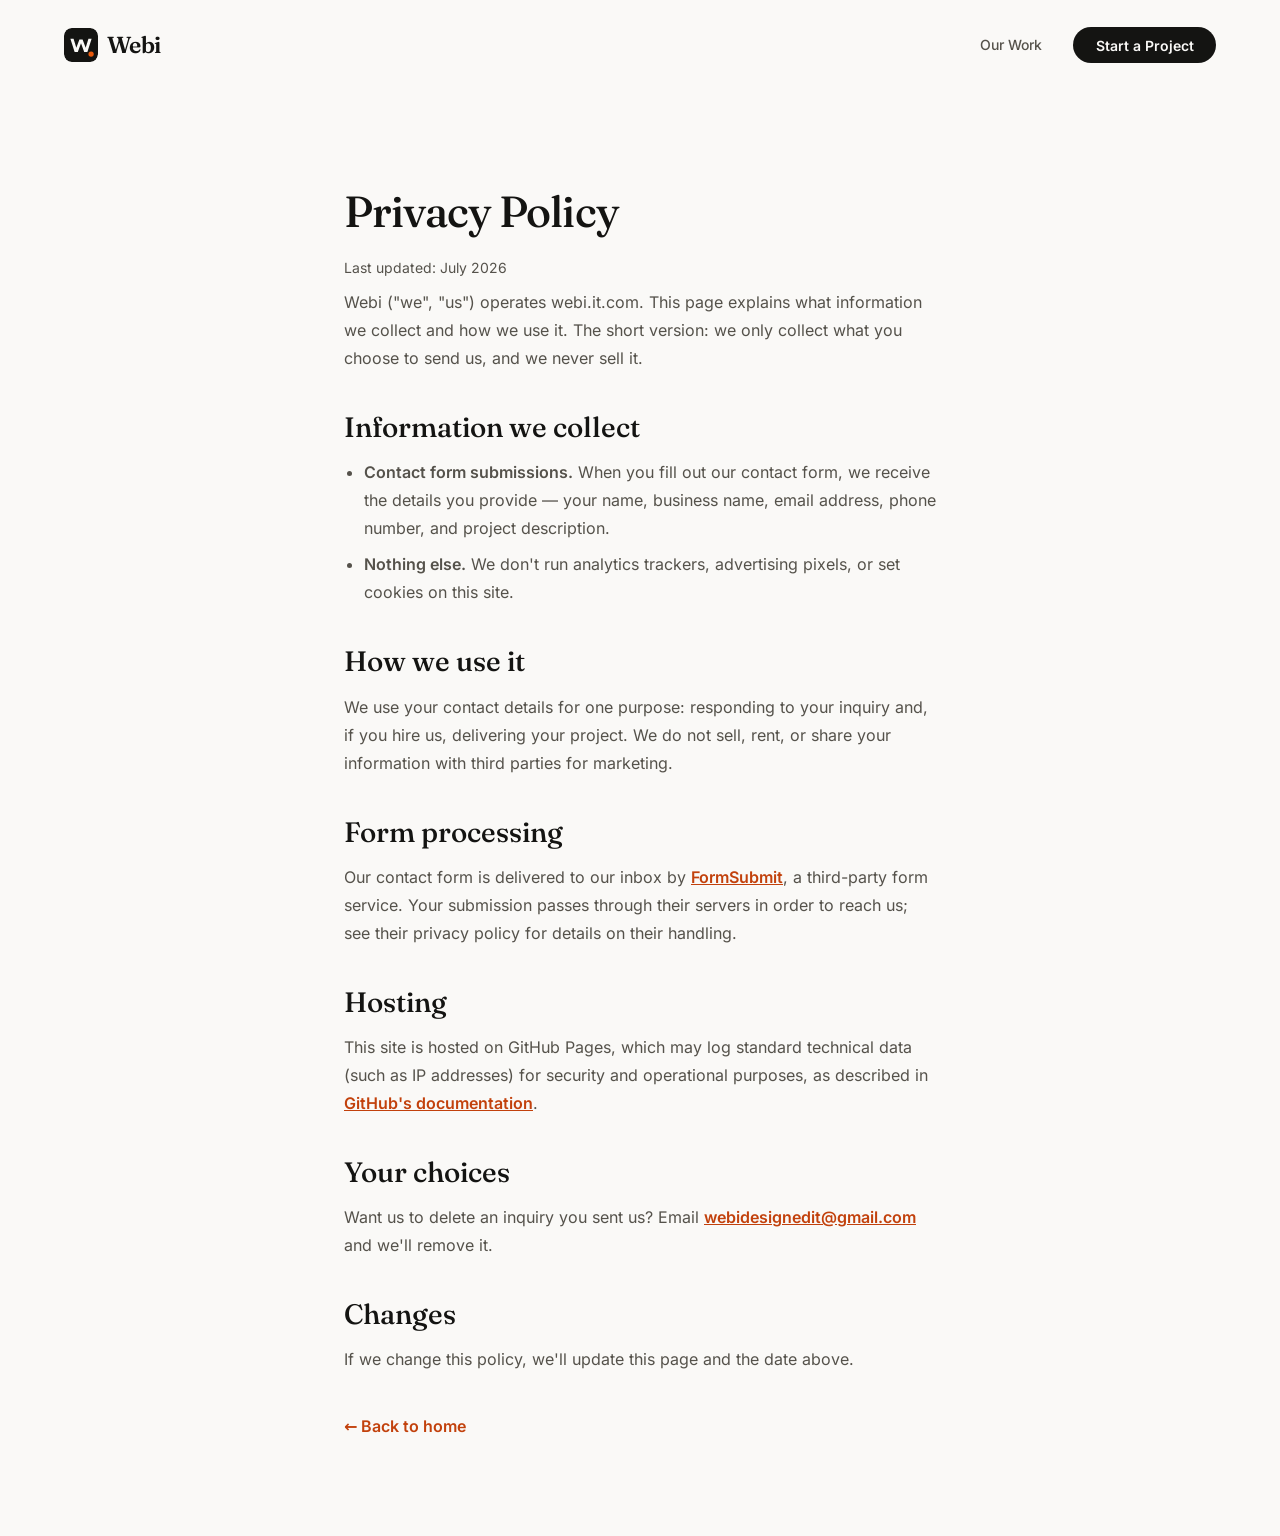
==== commit 9a5e3bac: "Remove all pricing from the site - Drop the pricing section, nav/footer links, and pricing CSS - Con" ====
--- a/privacy.html
+++ b/privacy.html
@@ -18,7 +18,7 @@
 <link rel="apple-touch-icon" href="assets/apple-touch-icon.png">
 <link rel="preload" href="assets/fonts/fraunces-var.woff2" as="font" type="font/woff2" crossorigin>
 <link rel="preload" href="assets/fonts/inter-var.woff2" as="font" type="font/woff2" crossorigin>
-<link rel="stylesheet" href="css/style.css?v=5.0.0">
+<link rel="stylesheet" href="css/style.css?v=5.0.4">
 </head>
 <body>
 <nav aria-label="Main navigation" id="site-nav" class="is-scrolled">
@@ -31,7 +31,6 @@
   </button>
   <ul class="nav-links" id="nav-links">
     <li><a href="index.html#work">Our Work</a></li>
-    <li><a href="index.html#pricing">Pricing</a></li>
     <li><a href="index.html#contact" class="nav-cta">Start a Project</a></li>
   </ul>
 </nav>
@@ -64,6 +63,6 @@
 
   <a class="legal-back" href="index.html">← Back to home</a>
 </main>
-<script src="js/main.js?v=5.0.0" defer></script>
+<script src="js/main.js?v=5.0.4" defer></script>
 </body>
 </html>
--- a/css/style.css
+++ b/css/style.css
@@ -111,24 +111,16 @@
 :focus-visible { outline: 3px solid var(--accent); outline-offset: 3px; border-radius: 4px; }
 
 /* --------------------------------------------------------------------------
-   Custom cursor (pointer: fine only; enabled by JS)
-   -------------------------------------------------------------------------- */
-#cursor-dot {
-  position: fixed; left: 0; top: 0; z-index: 9999; pointer-events: none;
-  width: 10px; height: 10px; border-radius: var(--radius-pill);
-  background: var(--ink); opacity: 0;
-  display: flex; align-items: center; justify-content: center;
-  transition: width 0.25s var(--ease-out), height 0.25s var(--ease-out),
-              background 0.25s, opacity 0.3s;
-  will-change: transform;
-}
-#cursor-dot .cursor-label {
-  font-size: 0; color: #fff; font-weight: 600; font-family: var(--font-body);
-  white-space: nowrap; transition: font-size 0.2s var(--ease-out);
-}
-#cursor-dot.is-active { width: 26px; height: 26px; background: rgba(20, 20, 18, 0.85); }
-#cursor-dot.is-label { width: 76px; height: 76px; background: var(--accent); }
-#cursor-dot.is-label .cursor-label { font-size: 0.8rem; }
+   Scroll progress — hairline accent bar above the nav, driven by JS
+   -------------------------------------------------------------------------- */
+#scroll-progress {
+  position: fixed; top: 0; left: 0; width: 100%; height: 3px; z-index: 300;
+  background: var(--accent); pointer-events: none;
+  transform: scaleX(0); transform-origin: 0 50%;
+}
+
+/* Anchor jumps land clear of the fixed nav */
+section[id], [id="top"] { scroll-margin-top: 80px; }
 
 /* --------------------------------------------------------------------------
    Navigation — large & transparent over hero, shrinks + blurs on scroll,
@@ -159,9 +151,9 @@
 .nav-links { display: flex; align-items: center; gap: 0.35rem; list-style: none; }
 .nav-links a {
   color: var(--ink-soft); text-decoration: none; font-size: var(--text-sm); font-weight: 500;
-  padding: 0.45rem 0.85rem; border-radius: var(--radius-pill); transition: color 0.25s;
-}
-.nav-links a:hover { color: var(--ink); }
+  padding: 0.45rem 0.85rem; border-radius: var(--radius-pill); transition: color 0.25s, background 0.25s;
+}
+.nav-links a:hover { color: var(--ink); background: var(--paper-2); }
 .nav-cta {
   background: var(--ink) !important; color: var(--paper) !important;
   padding: 0.6rem 1.4rem !important; border-radius: var(--radius-pill) !important;
@@ -378,6 +370,7 @@
 .stat-num {
   font-family: var(--font-display); font-size: clamp(2.6rem, 5vw, 4rem); font-weight: 400;
   letter-spacing: -0.02em; line-height: 1.1; color: var(--paper);
+  font-variant-numeric: tabular-nums; /* digits keep one width so the count-up doesn't wobble */
 }
 .stat-num .stat-accent { color: var(--accent); }
 .stat-label { font-size: var(--text-xs); font-weight: 500; color: rgba(250, 249, 247, 0.55); text-transform: uppercase; letter-spacing: 0.14em; margin-top: 0.6rem; }
@@ -398,52 +391,6 @@
 }
 .about-points li strong { color: var(--ink); font-weight: 600; }
 .about-points .tick { color: var(--accent); font-weight: 700; }
-
-/* --------------------------------------------------------------------------
-   Pricing — minimal columns, Pro inverted
-   -------------------------------------------------------------------------- */
-#pricing { background: var(--paper-2); }
-.pricing-grid { display: grid; grid-template-columns: repeat(3, 1fr); gap: var(--space-4); align-items: stretch; max-width: var(--wrap); margin: 0 auto; }
-.pricing-card {
-  background: #fff; border: 1px solid var(--line); border-radius: var(--radius-lg);
-  padding: 2.5rem; position: relative; display: flex; flex-direction: column;
-  box-shadow: var(--shadow-xs); transition: transform 0.25s var(--ease-out), box-shadow 0.25s;
-}
-.pricing-card:hover { transform: translateY(-6px); box-shadow: var(--shadow-md); }
-.pricing-card.featured { background: var(--ink); border-color: var(--ink); color: var(--paper); }
-.pricing-badge {
-  position: absolute; top: -13px; left: 2.5rem;
-  background: var(--accent); color: #fff; font-size: 0.66rem; font-weight: 700;
-  letter-spacing: 0.12em; text-transform: uppercase; padding: 0.35rem 1rem;
-  border-radius: var(--radius-pill); white-space: nowrap;
-}
-.pricing-name { font-family: var(--font-display); font-size: var(--text-xl); font-weight: 500; margin-bottom: 0.4rem; }
-.pricing-desc { color: var(--ink-soft); font-size: var(--text-sm); margin-bottom: var(--space-4); line-height: 1.5; }
-.featured .pricing-desc { color: rgba(250, 249, 247, 0.7); }
-.pricing-price { font-family: var(--font-display); font-size: 3.4rem; font-weight: 400; letter-spacing: -0.03em; line-height: 1; margin-bottom: 0.3rem; }
-.pricing-price sup { font-size: 1.3rem; vertical-align: top; margin-top: 0.55rem; display: inline-block; color: var(--ink-muted); }
-.featured .pricing-price sup { color: rgba(250, 249, 247, 0.6); }
-.pricing-billing { color: var(--ink-muted); font-size: 0.8rem; margin-bottom: var(--space-5); }
-.featured .pricing-billing { color: rgba(250, 249, 247, 0.55); }
-.pricing-features { list-style: none; margin-bottom: var(--space-5); flex: 1; }
-.pricing-features li {
-  display: flex; align-items: center; gap: 0.7rem; color: var(--ink-soft);
-  font-size: var(--text-sm); padding: 0.55rem 0; border-bottom: 1px solid var(--line);
-}
-.featured .pricing-features li { color: rgba(250, 249, 247, 0.85); border-color: var(--line-dark); }
-.pricing-features li:last-child { border-bottom: none; }
-.pricing-features .check { color: var(--accent); font-weight: 700; flex-shrink: 0; }
-.pricing-features li.dim { opacity: 0.4; }
-.pricing-btn {
-  display: inline-flex; justify-content: center; align-items: center; gap: 0.5rem;
-  text-align: center; padding: 0.95rem; border-radius: var(--radius-pill);
-  font-size: var(--text-sm); font-weight: 600; text-decoration: none; margin-top: auto;
-  transition: background 0.25s, color 0.25s, border-color 0.25s;
-}
-.pricing-btn-outline { border: 1.5px solid var(--line); color: var(--ink); background: transparent; }
-.pricing-btn-outline:hover { border-color: var(--ink); }
-.pricing-btn-filled { background: var(--accent); color: #fff; border: none; }
-.pricing-btn-filled:hover { background: var(--accent-deep); }
 
 /* --------------------------------------------------------------------------
    Testimonials — auto-advancing slider
@@ -605,8 +552,6 @@
 }
 
 @media (max-width: 900px) {
-  .pricing-grid { grid-template-columns: 1fr; max-width: 480px; }
-  .pricing-card.featured { order: -1; }
   .stats-grid { grid-template-columns: 1fr 1fr; gap: var(--space-6) var(--space-4); }
   .process-layout { grid-template-columns: 1fr; gap: var(--space-5); }
   .process-sticky { position: static; }
@@ -640,13 +585,12 @@
   .footer-grid { grid-template-columns: 1fr 1fr; gap: var(--space-5); }
   .footer-bottom { justify-content: center; text-align: center; }
   .testimonial-quote { font-size: var(--text-xl); }
-  #cursor-dot { display: none; }
 }
 
 @media (max-width: 480px) {
   .stats-grid { grid-template-columns: 1fr 1fr; }
   .hero-actions { flex-direction: column; align-items: stretch; }
-  .hero-actions .btn-primary, .hero-actions .btn-secondary { justify-content: center; }
+  .hero-actions .btn-primary, .btn-secondary { justify-content: center; }
 }
 
 /* --------------------------------------------------------------------------
@@ -660,7 +604,6 @@
   .marquee-track { animation: none; transform: none; }
   .cta-glow { animation: none; }
   .work-card:hover .work-thumb img { transform: none; }
-  .service-card:hover, .pricing-card:hover { transform: none; }
+  .service-card:hover { transform: none; }
   .work-overlay { transform: none; background: rgba(20, 20, 18, 0.75); }
-  #cursor-dot { display: none; }
-}
+}
